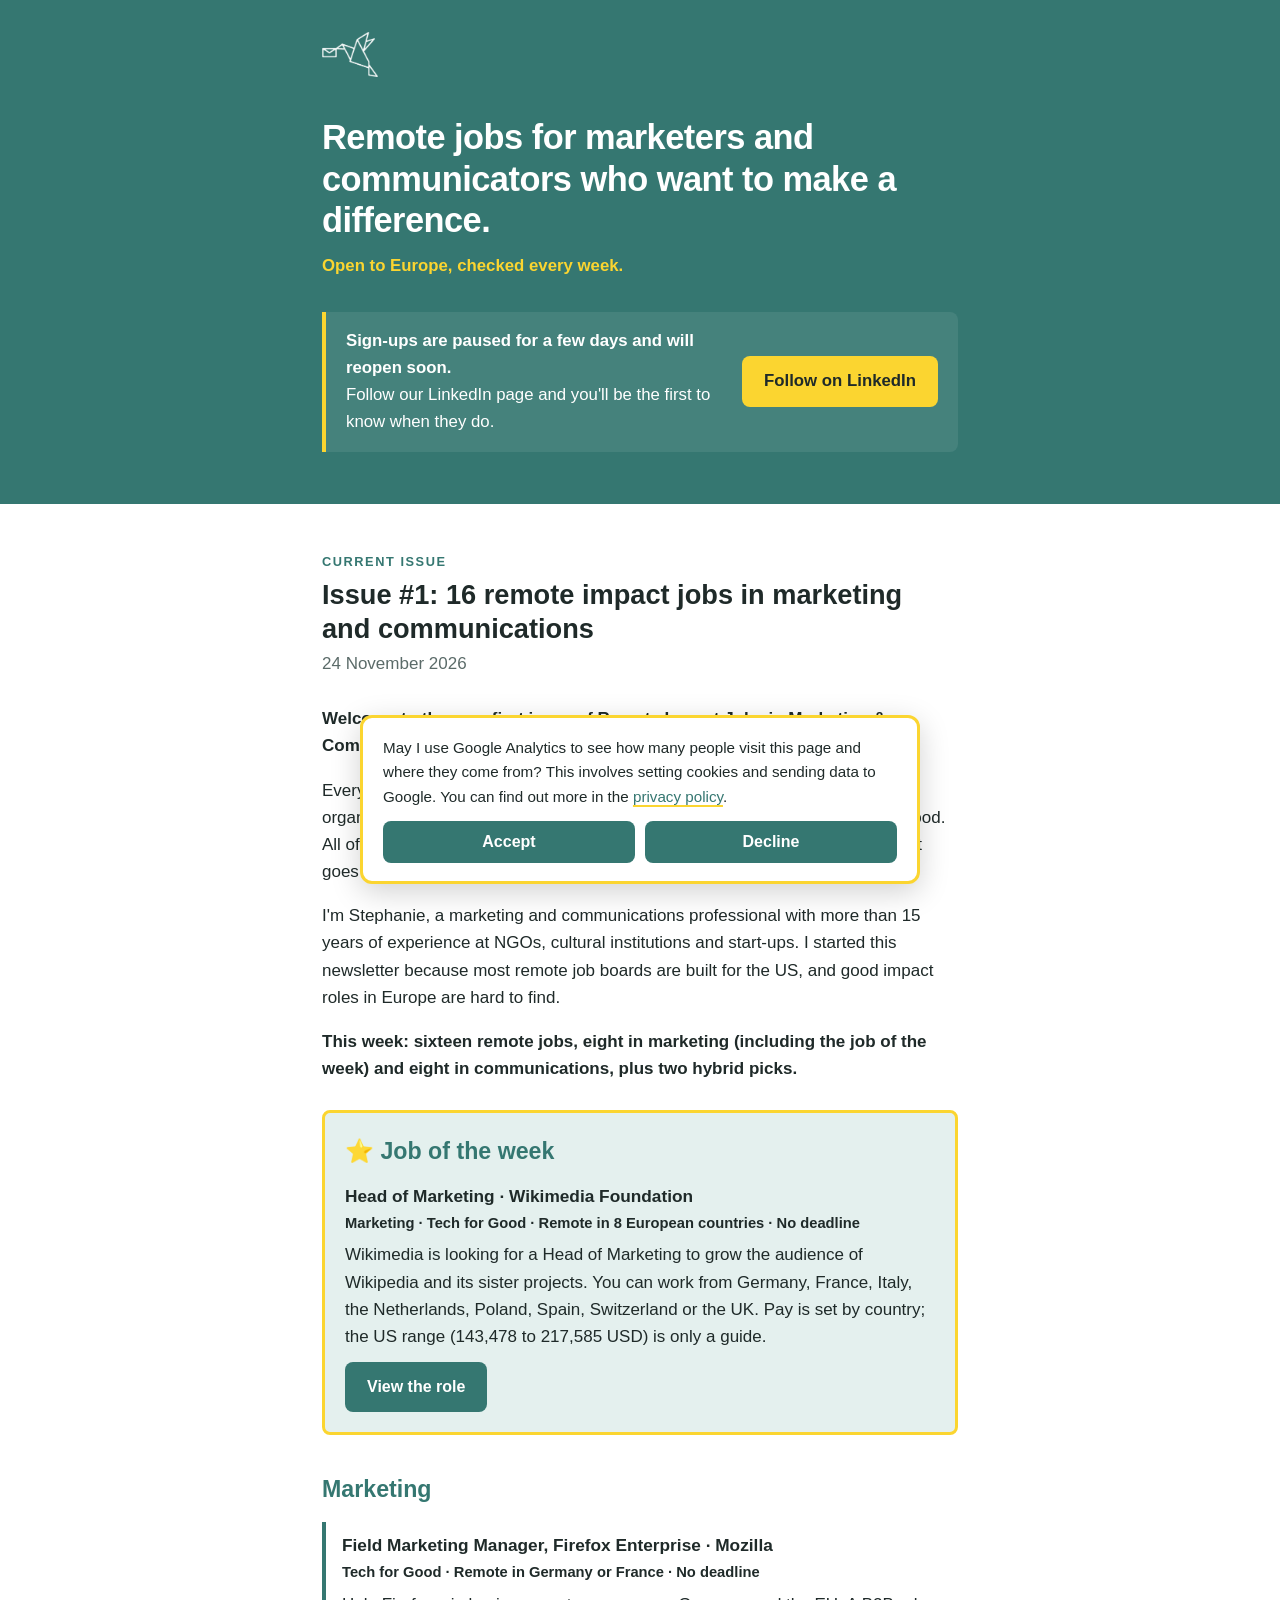
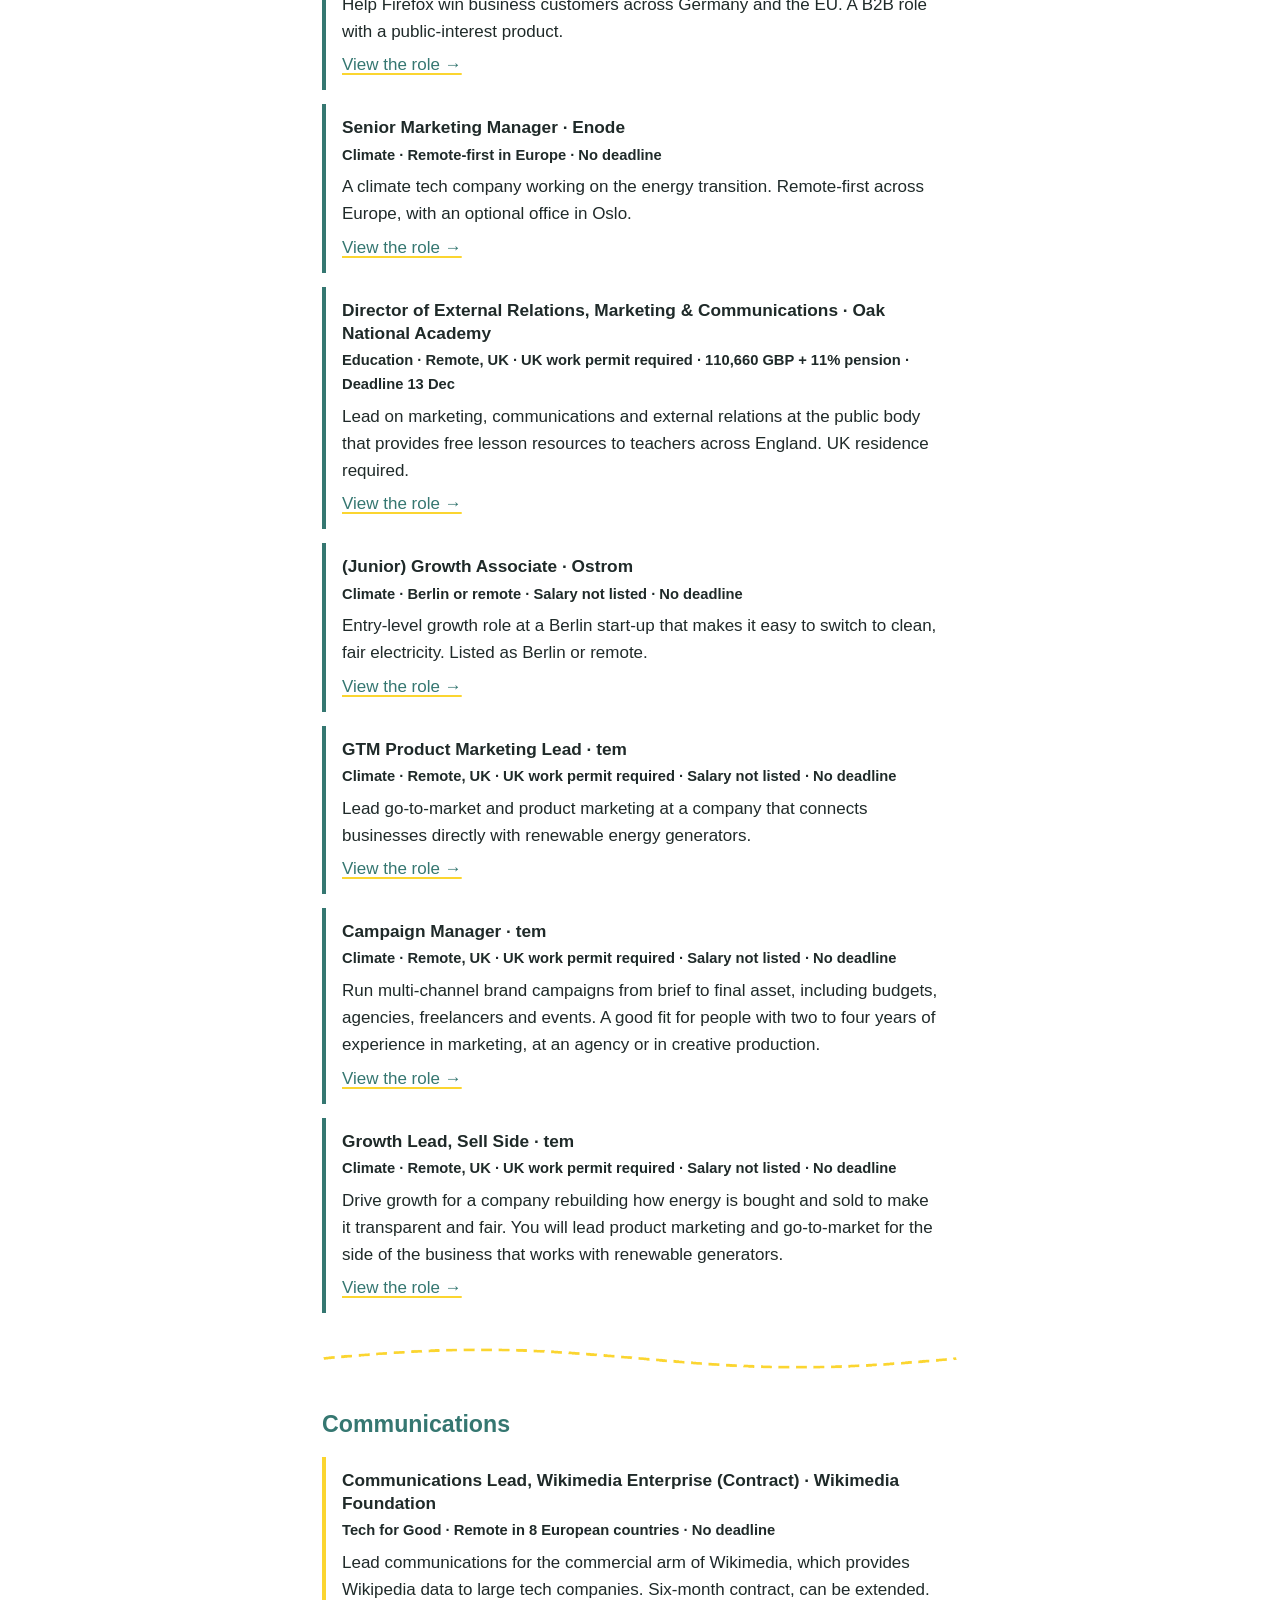
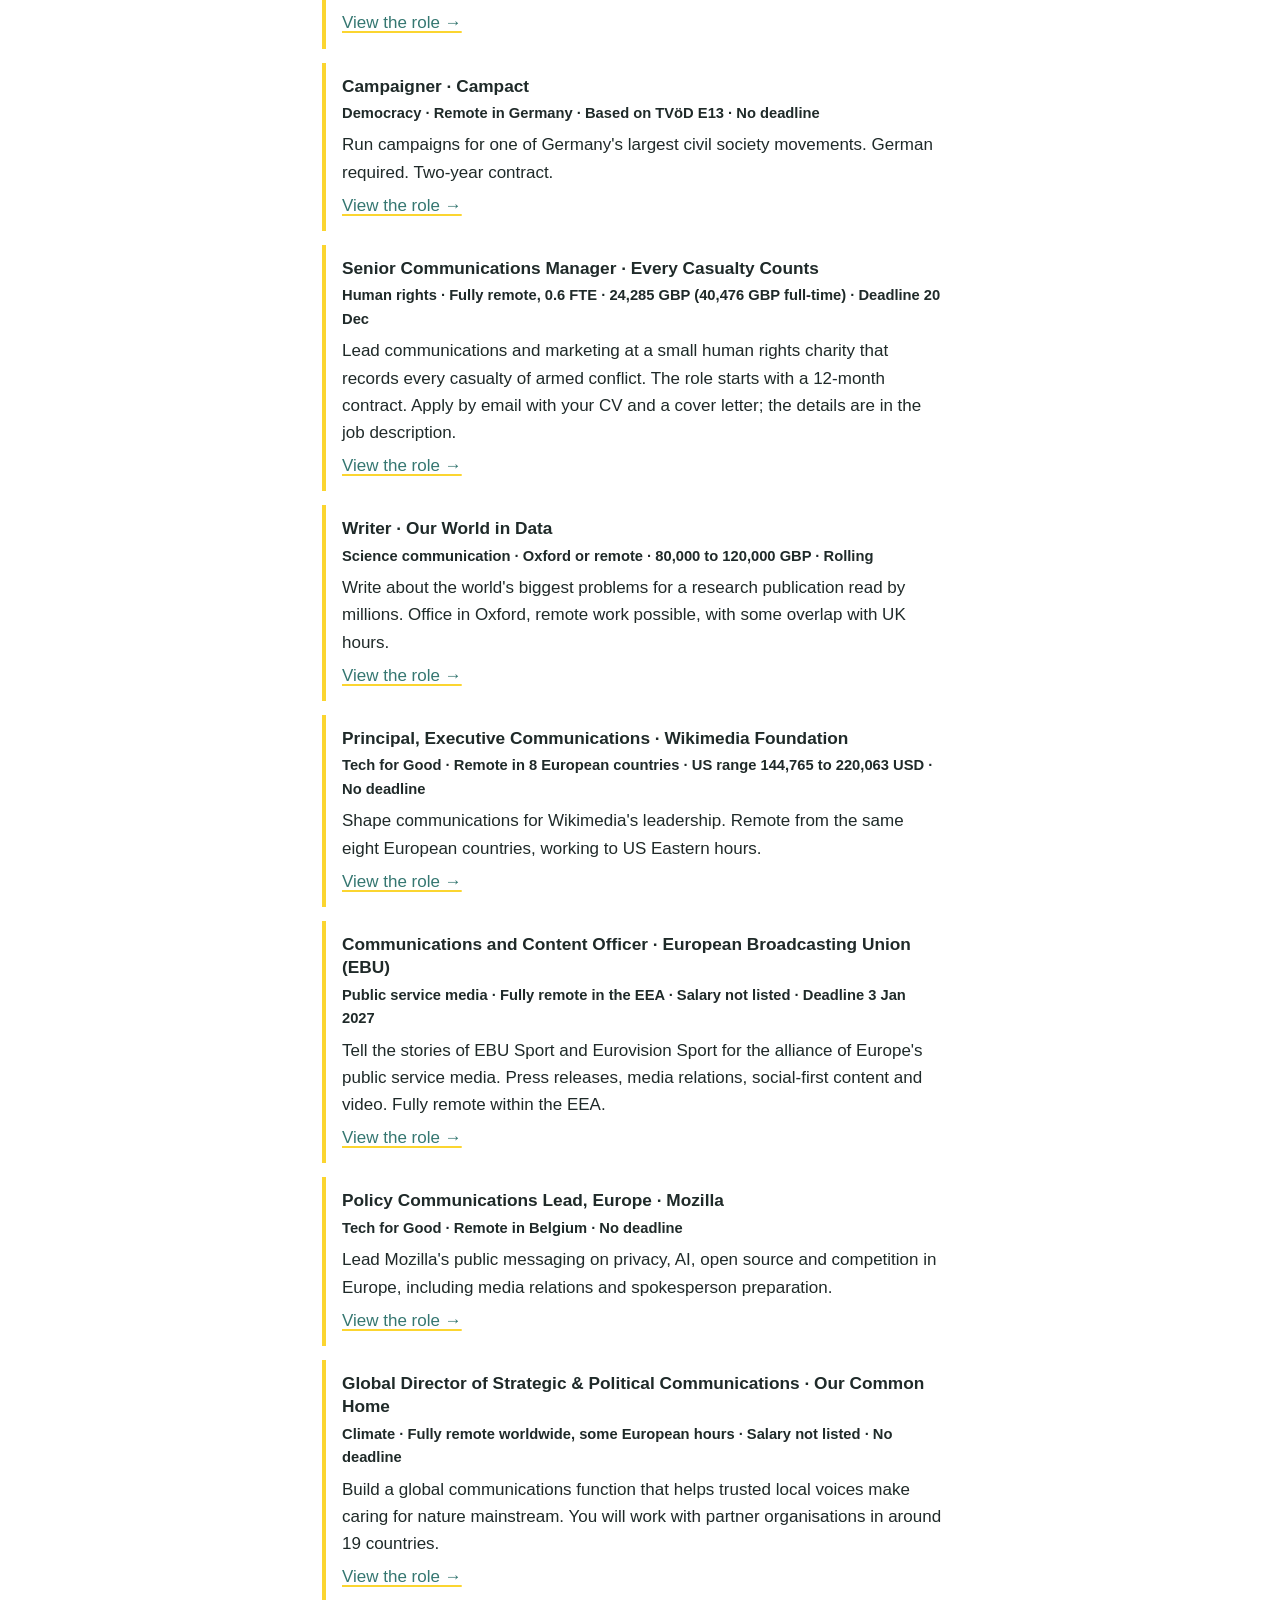
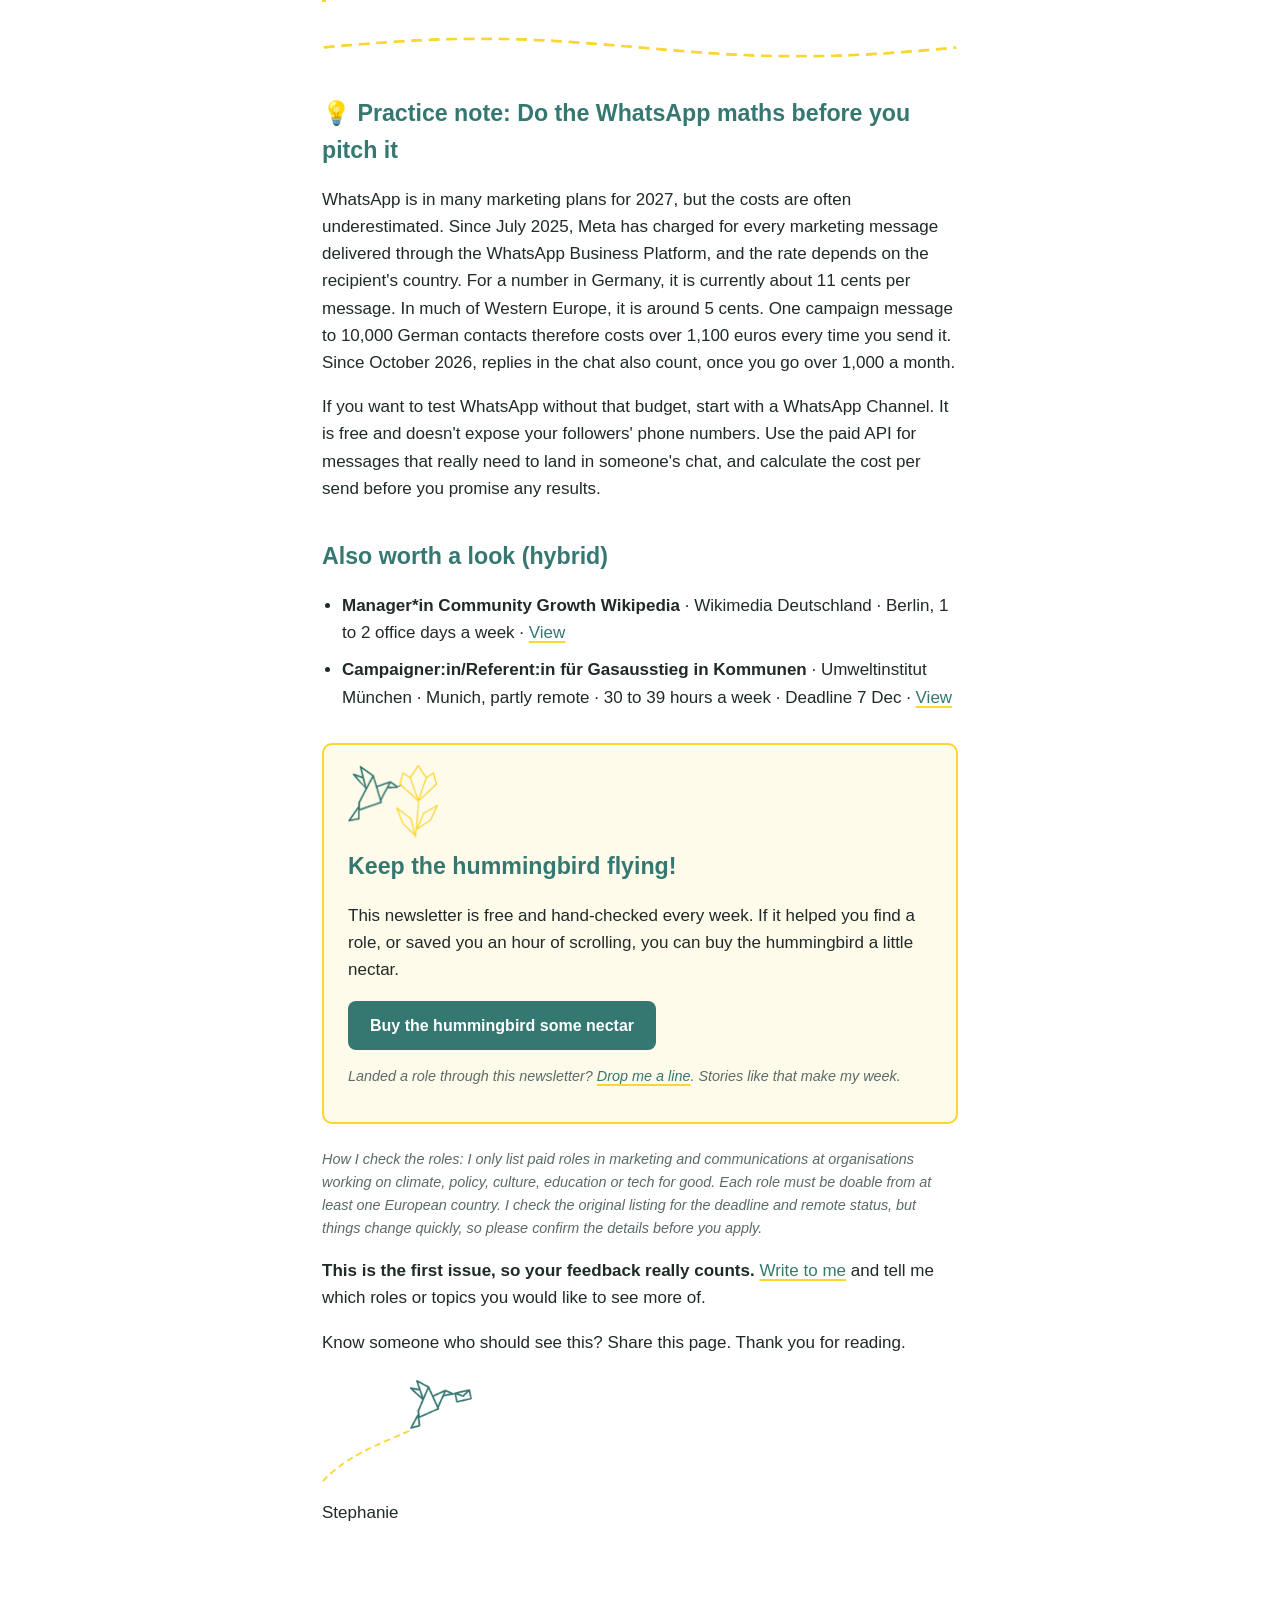
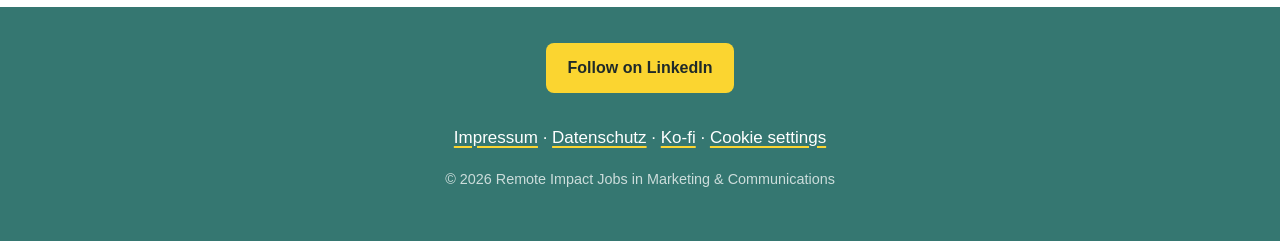
==== index.html @ af9276e3 "Add files via upload" ====
<!DOCTYPE html>
<html lang="en">
<head>
<meta charset="utf-8">
<meta name="viewport" content="width=device-width, initial-scale=1">
<title>Remote Impact Jobs in Marketing &amp; Communications</title>
<meta name="description" content="Impact-driven communications and marketing roles you can do from anywhere in Europe. New picks every week.">
<meta property="og:title" content="Remote Impact Jobs in Marketing &amp; Communications">
<meta property="og:description" content="Remote jobs for marketers and communicators who want to make a difference. Open to Europe, checked every week.">
<meta property="og:type" content="website">
<meta property="og:url" content="https://remoteimpactjobs.eu/">
<meta property="og:image" content="https://remoteimpactjobs.eu/assets/favicon.png">
<link rel="icon" type="image/png" href="assets/favicon.png">
<link rel="stylesheet" href="style.css">
<script src="consent.js" defer></script>
</head>
<body>

<header class="hero">
  <div class="wrap">
    <div class="brand">
      <img src="assets/logo-white.png" alt="Remote Impact Jobs in Marketing &amp; Communications" width="56">
    </div>
    <h1>Remote jobs for marketers and communicators who want to make a difference.</h1>
    <p class="claim">Open to Europe, checked every week.</p>

    <!-- SIGNUP: replace this block with the beehiiv embed form once the account is unlocked -->
    <div class="signup" id="signup">
      <div>
        <p><strong>Sign-ups are paused for a few days and will reopen soon.</strong></p>
        <p>Follow our LinkedIn page and you'll be the first to know when they do.</p>
      </div>
      <a class="btn btn-yellow" href="https://www.linkedin.com/company/remote-impact-jobs-in-marketing-communications/" target="_blank" rel="noopener">Follow on LinkedIn</a>
    </div>
    <!-- /SIGNUP -->
  </div>
</header>

<main class="wrap">
  <p class="eyebrow">Current issue</p>
  <h2 class="issue-title">Issue #1: 16 remote impact jobs in marketing and communications</h2>
  <p class="issue-date">24 November 2026</p>

  <article class="issue">
    <p><strong>Welcome to the very first issue of Remote Impact Jobs in Marketing &amp; Communications!</strong></p>
    <p>Every week, I collect remote roles in marketing and communications at organisations working on climate, democracy, culture, education and tech for good. All of them are open to people living in Europe, and I check each listing before it goes out.</p>
    <p>I'm Stephanie, a marketing and communications professional with more than 15 years of experience at NGOs, cultural institutions and start-ups. I started this newsletter because most remote job boards are built for the US, and good impact roles in Europe are hard to find.</p>
    <p><strong>This week: sixteen remote jobs, eight in marketing (including the job of the week) and eight in communications, plus two hybrid picks.</strong></p>

    <section class="jotw">
      <h2>⭐ Job of the week</h2>
      <h3>Head of Marketing · Wikimedia Foundation</h3>
      <p class="meta">Marketing · Tech for Good · Remote in 8 European countries · No deadline</p>
      <p>Wikimedia is looking for a Head of Marketing to grow the audience of Wikipedia and its sister projects. You can work from Germany, France, Italy, the Netherlands, Poland, Spain, Switzerland or the UK. Pay is set by country; the US range (143,478 to 217,585 USD) is only a guide.</p>
      <a class="btn btn-teal" href="https://job-boards.greenhouse.io/wikimedia/jobs/8127761" target="_blank" rel="noopener">View the role</a>
    </section>

    <h2 id="marketing">Marketing</h2>

    <div class="job mk">
      <h3>Field Marketing Manager, Firefox Enterprise · Mozilla</h3>
      <p class="meta">Tech for Good · Remote in Germany or France · No deadline</p>
      <p>Help Firefox win business customers across Germany and the EU. A B2B role with a public-interest product.</p>
      <a href="https://www.mozilla.org/en-US/careers/position/gh/8360433/" target="_blank" rel="noopener">View the role →</a>
    </div>
    <div class="job mk">
      <h3>Senior Marketing Manager · Enode</h3>
      <p class="meta">Climate · Remote-first in Europe · No deadline</p>
      <p>A climate tech company working on the energy transition. Remote-first across Europe, with an optional office in Oslo.</p>
      <a href="https://jobs.ashbyhq.com/enode/f3674a79-1c5e-4078-8f50-26de047fa794" target="_blank" rel="noopener">View the role →</a>
    </div>
    <div class="job mk">
      <h3>Director of External Relations, Marketing &amp; Communications · Oak National Academy</h3>
      <p class="meta">Education · Remote, UK · UK work permit required · 110,660 GBP + 11% pension · Deadline 13 Dec</p>
      <p>Lead on marketing, communications and external relations at the public body that provides free lesson resources to teachers across England. UK residence required.</p>
      <a href="https://app.beapplied.com/apply/x5uyq17ipv" target="_blank" rel="noopener">View the role →</a>
    </div>
    <div class="job mk">
      <h3>(Junior) Growth Associate · Ostrom</h3>
      <p class="meta">Climate · Berlin or remote · Salary not listed · No deadline</p>
      <p>Entry-level growth role at a Berlin start-up that makes it easy to switch to clean, fair electricity. Listed as Berlin or remote.</p>
      <a href="https://www.ostrom.de/careers?ashby_jid=c2073b43-69b3-41d2-b914-d8fbf17dc8eb" target="_blank" rel="noopener">View the role →</a>
    </div>
    <div class="job mk">
      <h3>GTM Product Marketing Lead · tem</h3>
      <p class="meta">Climate · Remote, UK · UK work permit required · Salary not listed · No deadline</p>
      <p>Lead go-to-market and product marketing at a company that connects businesses directly with renewable energy generators.</p>
      <a href="https://jobs.ashbyhq.com/tem/98ab1a3d-9ee3-4de0-9010-6cef5cb84760" target="_blank" rel="noopener">View the role →</a>
    </div>
    <div class="job mk">
      <h3>Campaign Manager · tem</h3>
      <p class="meta">Climate · Remote, UK · UK work permit required · Salary not listed · No deadline</p>
      <p>Run multi-channel brand campaigns from brief to final asset, including budgets, agencies, freelancers and events. A good fit for people with two to four years of experience in marketing, at an agency or in creative production.</p>
      <a href="https://jobs.ashbyhq.com/tem/df267b27-dd61-4e06-8ff9-f9f5aa6d7057" target="_blank" rel="noopener">View the role →</a>
    </div>
    <div class="job mk">
      <h3>Growth Lead, Sell Side · tem</h3>
      <p class="meta">Climate · Remote, UK · UK work permit required · Salary not listed · No deadline</p>
      <p>Drive growth for a company rebuilding how energy is bought and sold to make it transparent and fair. You will lead product marketing and go-to-market for the side of the business that works with renewable generators.</p>
      <a href="https://jobs.ashbyhq.com/tem/6ee9acf0-80ef-4dbd-8657-b6260df8f1b5" target="_blank" rel="noopener">View the role →</a>
    </div>

    <img class="divider" src="assets/dashed-line.png" alt="" aria-hidden="true">

    <h2 id="communications">Communications</h2>

    <div class="job cm">
      <h3>Communications Lead, Wikimedia Enterprise (Contract) · Wikimedia Foundation</h3>
      <p class="meta">Tech for Good · Remote in 8 European countries · No deadline</p>
      <p>Lead communications for the commercial arm of Wikimedia, which provides Wikipedia data to large tech companies. Six-month contract, can be extended.</p>
      <a href="https://job-boards.greenhouse.io/wikimedia/jobs/8248898" target="_blank" rel="noopener">View the role →</a>
    </div>
    <div class="job cm">
      <h3>Campaigner · Campact</h3>
      <p class="meta">Democracy · Remote in Germany · Based on TVöD E13 · No deadline</p>
      <p>Run campaigns for one of Germany's largest civil society movements. German required. Two-year contract.</p>
      <a href="https://jobs.talents4good.org/jobs/785232846-campaigner*innen" target="_blank" rel="noopener">View the role →</a>
    </div>
    <div class="job cm">
      <h3>Senior Communications Manager · Every Casualty Counts</h3>
      <p class="meta">Human rights · Fully remote, 0.6 FTE · 24,285 GBP (40,476 GBP full-time) · Deadline 20 Dec</p>
      <p>Lead communications and marketing at a small human rights charity that records every casualty of armed conflict. The role starts with a 12-month contract. Apply by email with your CV and a cover letter; the details are in the job description.</p>
      <a href="https://everycasualty.org/wp-content/uploads/2026/11/Senior-Communications-Manager-JD-2026.pdf" target="_blank" rel="noopener">View the role →</a>
    </div>
    <div class="job cm">
      <h3>Writer · Our World in Data</h3>
      <p class="meta">Science communication · Oxford or remote · 80,000 to 120,000 GBP · Rolling</p>
      <p>Write about the world's biggest problems for a research publication read by millions. Office in Oxford, remote work possible, with some overlap with UK hours.</p>
      <a href="https://ourworldindata.org/hiring-writer-2026" target="_blank" rel="noopener">View the role →</a>
    </div>
    <div class="job cm">
      <h3>Principal, Executive Communications · Wikimedia Foundation</h3>
      <p class="meta">Tech for Good · Remote in 8 European countries · US range 144,765 to 220,063 USD · No deadline</p>
      <p>Shape communications for Wikimedia's leadership. Remote from the same eight European countries, working to US Eastern hours.</p>
      <a href="https://job-boards.greenhouse.io/wikimedia/jobs/8138079" target="_blank" rel="noopener">View the role →</a>
    </div>
    <div class="job cm">
      <h3>Communications and Content Officer · European Broadcasting Union (EBU)</h3>
      <p class="meta">Public service media · Fully remote in the EEA · Salary not listed · Deadline 3 Jan 2027</p>
      <p>Tell the stories of EBU Sport and Eurovision Sport for the alliance of Europe's public service media. Press releases, media relations, social-first content and video. Fully remote within the EEA.</p>
      <a href="https://ebujobs.teamtailor.com/jobs/8726000-communications-and-content-officer" target="_blank" rel="noopener">View the role →</a>
    </div>
    <div class="job cm">
      <h3>Policy Communications Lead, Europe · Mozilla</h3>
      <p class="meta">Tech for Good · Remote in Belgium · No deadline</p>
      <p>Lead Mozilla's public messaging on privacy, AI, open source and competition in Europe, including media relations and spokesperson preparation.</p>
      <a href="https://www.mozilla.org/en-US/careers/position/gh/8248212/" target="_blank" rel="noopener">View the role →</a>
    </div>
    <div class="job cm">
      <h3>Global Director of Strategic &amp; Political Communications · Our Common Home</h3>
      <p class="meta">Climate · Fully remote worldwide, some European hours · Salary not listed · No deadline</p>
      <p>Build a global communications function that helps trusted local voices make caring for nature mainstream. You will work with partner organisations in around 19 countries.</p>
      <a href="https://ourcommonhome.teamtailor.com/jobs/8102703-global-director-of-strategic-political-communications" target="_blank" rel="noopener">View the role →</a>
    </div>

    <img class="divider" src="assets/dashed-line.png" alt="" aria-hidden="true">

    <h2>💡 Practice note: Do the WhatsApp maths before you pitch it</h2>
    <p>WhatsApp is in many marketing plans for 2027, but the costs are often underestimated. Since July 2025, Meta has charged for every marketing message delivered through the WhatsApp Business Platform, and the rate depends on the recipient's country. For a number in Germany, it is currently about 11 cents per message. In much of Western Europe, it is around 5 cents. One campaign message to 10,000 German contacts therefore costs over 1,100 euros every time you send it. Since October 2026, replies in the chat also count, once you go over 1,000 a month.</p>
    <p>If you want to test WhatsApp without that budget, start with a WhatsApp Channel. It is free and doesn't expose your followers' phone numbers. Use the paid API for messages that really need to land in someone's chat, and calculate the cost per send before you promise any results.</p>

    <h2>Also worth a look (hybrid)</h2>
    <ul class="hybrid">
      <li><strong>Manager*in Community Growth Wikipedia</strong> · Wikimedia Deutschland · Berlin, 1 to 2 office days a week · <a href="https://wikimedia-deutschland.career.softgarden.de/jobs/68672118/Manager-in-Community-Growth-Wikipedia-all-genders-/" target="_blank" rel="noopener">View</a></li>
      <li><strong>Campaigner:in/Referent:in für Gasausstieg in Kommunen</strong> · Umweltinstitut München · Munich, partly remote · 30 to 39 hours a week · Deadline 7 Dec · <a href="https://umweltinstitut.org/wp-content/uploads/2026/11/20261119_Ausschreibung-Referentin-kommunaler-Gasausstieg.pdf" target="_blank" rel="noopener">View</a></li>
    </ul>

    <section class="nectar">
      <img src="assets/flower.png" alt="Hummingbird at a flower" width="90">
      <h2>Keep the hummingbird flying!</h2>
      <p>This newsletter is free and hand-checked every week. If it helped you find a role, or saved you an hour of scrolling, you can buy the hummingbird a little nectar.</p>
      <a class="btn btn-teal" href="https://ko-fi.com/remoteimpactjobs" target="_blank" rel="noopener">Buy the hummingbird some nectar</a>
      <p class="small"><em>Landed a role through this newsletter? <a href="mailto:mail@stephanie-wieck.com">Drop me a line</a>. Stories like that make my week.</em></p>
    </section>

    <p class="small"><em>How I check the roles: I only list paid roles in marketing and communications at organisations working on climate, policy, culture, education or tech for good. Each role must be doable from at least one European country. I check the original listing for the deadline and remote status, but things change quickly, so please confirm the details before you apply.</em></p>
    <p><strong>This is the first issue, so your feedback really counts.</strong> <a href="mailto:mail@stephanie-wieck.com">Write to me</a> and tell me which roles or topics you would like to see more of.</p>
    <p>Know someone who should see this? Share this page. Thank you for reading.</p>

    <img class="signoff" src="assets/signoff.png" alt="Hummingbird flying away with a letter" width="150">
    <p>Stephanie</p>
  </article>
</main>

<footer class="footer">
  <div class="wrap">
    <a class="btn btn-yellow" href="https://www.linkedin.com/company/remote-impact-jobs-in-marketing-communications/" target="_blank" rel="noopener">Follow on LinkedIn</a>
    <p><a href="impressum.html">Impressum</a> · <a href="datenschutz.html">Datenschutz</a> · <a href="https://ko-fi.com/remoteimpactjobs" target="_blank" rel="noopener">Ko-fi</a> · <a href="#" onclick="openConsent(event)">Cookie settings</a></p>
    <p class="small">© 2026 Remote Impact Jobs in Marketing &amp; Communications</p>
  </div>
</footer>

</body>
</html>
---- style.css ----
:root {
  --teal: #357771;
  --teal-dark: #285c57;
  --yellow: #FBD530;
  --mint: #E4F0EE;
  --nectar: #FEFBEA;
  --ink: #1f2a29;
  --muted: #5b6b69;
}
* { box-sizing: border-box; }
html { scroll-behavior: smooth; }
body {
  margin: 0;
  font-family: -apple-system, BlinkMacSystemFont, "Segoe UI", Roboto, "Helvetica Neue", Arial, sans-serif;
  font-size: 17px;
  line-height: 1.6;
  color: var(--ink);
  background: #fff;
}
.wrap { max-width: 680px; margin: 0 auto; padding: 0 22px; }
a { color: var(--teal); text-decoration-color: var(--yellow); text-decoration-thickness: 2px; text-underline-offset: 3px; }
a:hover { color: var(--teal-dark); }

/* Hero */
.hero { background: var(--teal); color: #fff; padding: 32px 0 52px; font-size: 1.05rem; }
.brand { margin-bottom: 40px; }
.brand img { display: block; width: 56px; height: auto; }
.hero h1 { font-size: 2.15rem; line-height: 1.2; margin: 0 0 12px; letter-spacing: -0.015em; }
.claim { margin: 0 0 32px; color: var(--yellow); font-weight: 600; }
.signup {
  display: flex; align-items: center; justify-content: space-between; gap: 20px;
  border-left: 4px solid var(--yellow); background: rgba(255,255,255,.08);
  border-radius: 0 8px 8px 0; padding: 16px 20px;
}
.signup p { margin: 0; }
.signup .btn { flex-shrink: 0; font-size: 1.05rem; }

/* Buttons */
.btn {
  display: inline-block; padding: 12px 22px; border-radius: 8px;
  font-weight: 700; text-decoration: none; font-size: 1rem;
}
.btn-yellow { background: var(--yellow); color: var(--ink); }
.btn-yellow:hover { background: #f2c914; color: var(--ink); }
.btn-teal { background: var(--teal); color: #fff; }
.btn-teal:hover { background: var(--teal-dark); color: #fff; }

/* Issue */
main.wrap { padding-top: 48px; padding-bottom: 24px; }
.eyebrow { text-transform: uppercase; letter-spacing: .12em; font-size: .8rem; font-weight: 700; color: var(--teal); margin: 0; }
.issue-title { font-size: 1.7rem; line-height: 1.25; margin: 6px 0 4px; }
.issue-date { color: var(--muted); margin: 0 0 28px; }
.issue h2 { font-size: 1.45rem; margin: 36px 0 14px; color: var(--teal); }
.issue h3 { font-size: 1.08rem; margin: 0 0 4px; line-height: 1.35; }
.issue .meta { font-weight: 700; font-size: .92rem; margin: 0 0 6px; }
.issue .job p { margin: 0 0 6px; }
.jotw {
  background: var(--mint); border: 3px solid var(--yellow); border-radius: 8px;
  padding: 20px; margin: 28px 0;
}
.jotw h2 { margin-top: 0; }
.jotw p { margin: 0 0 12px; }
.job { border-left: 4px solid var(--teal); padding: 12px 16px; margin-bottom: 14px; }
.job.cm { border-left-color: var(--yellow); }
.divider { display: block; width: 100%; height: auto; margin: 34px 0 0; }
.hybrid { padding-left: 20px; }
.hybrid li { margin-bottom: 10px; }
.nectar {
  background: var(--nectar); border: 2px solid var(--yellow); border-radius: 10px;
  padding: 20px 24px; margin: 32px 0 24px;
}
.nectar img { display: block; height: auto; }
.nectar h2 { margin-top: 10px; }
.small { font-size: .9rem; color: var(--muted); }
.signoff { display: block; height: auto; margin: 24px 0 0; }

/* Footer */
.footer { background: var(--teal); color: #fff; text-align: center; padding: 36px 0; margin-top: 40px; }
.footer a { color: #fff; }
.footer .btn { color: var(--ink); margin-bottom: 14px; }
.footer .small { color: rgba(255,255,255,.75); }

/* Legal pages */
.wrap.legal { padding-top: 40px; padding-bottom: 24px; }
.legal h1 { color: var(--teal); }
.legal h2 { font-size: 1.15rem; margin-top: 28px; }
.legal-head { background: var(--teal); padding: 18px 0; }
.legal-head a { color: #fff; text-decoration: none; font-weight: 700; display: inline-flex; align-items: center; gap: 10px; }
.legal-head img { width: 40px; height: auto; }

@media (max-width: 520px) {
  body { font-size: 16px; }
  .hero { padding: 22px 0 40px; }
  .brand { margin-bottom: 32px; }
  .hero h1 { font-size: 1.65rem; }
  .signup { flex-direction: column; align-items: flex-start; }
  .issue-title { font-size: 1.4rem; }
}

/* Consent banner */
#consent {
  position: fixed; left: 16px; right: 16px; bottom: 16px; z-index: 50;
  max-width: 560px; margin: 0 auto;
  background: #fff; border: 3px solid var(--yellow); border-radius: 12px;
  box-shadow: 0 8px 30px rgba(0,0,0,.18);
  padding: 18px 20px; font-size: .95rem;
}
#consent p { margin: 0 0 12px; }
.consent-btns { display: flex; gap: 10px; flex-wrap: wrap; }
.consent-btns .btn { border: 0; cursor: pointer; font-family: inherit; flex: 1 1 120px; }
.linklike { background: none; border: 0; padding: 0; font: inherit; color: inherit; text-decoration: underline; cursor: pointer; }
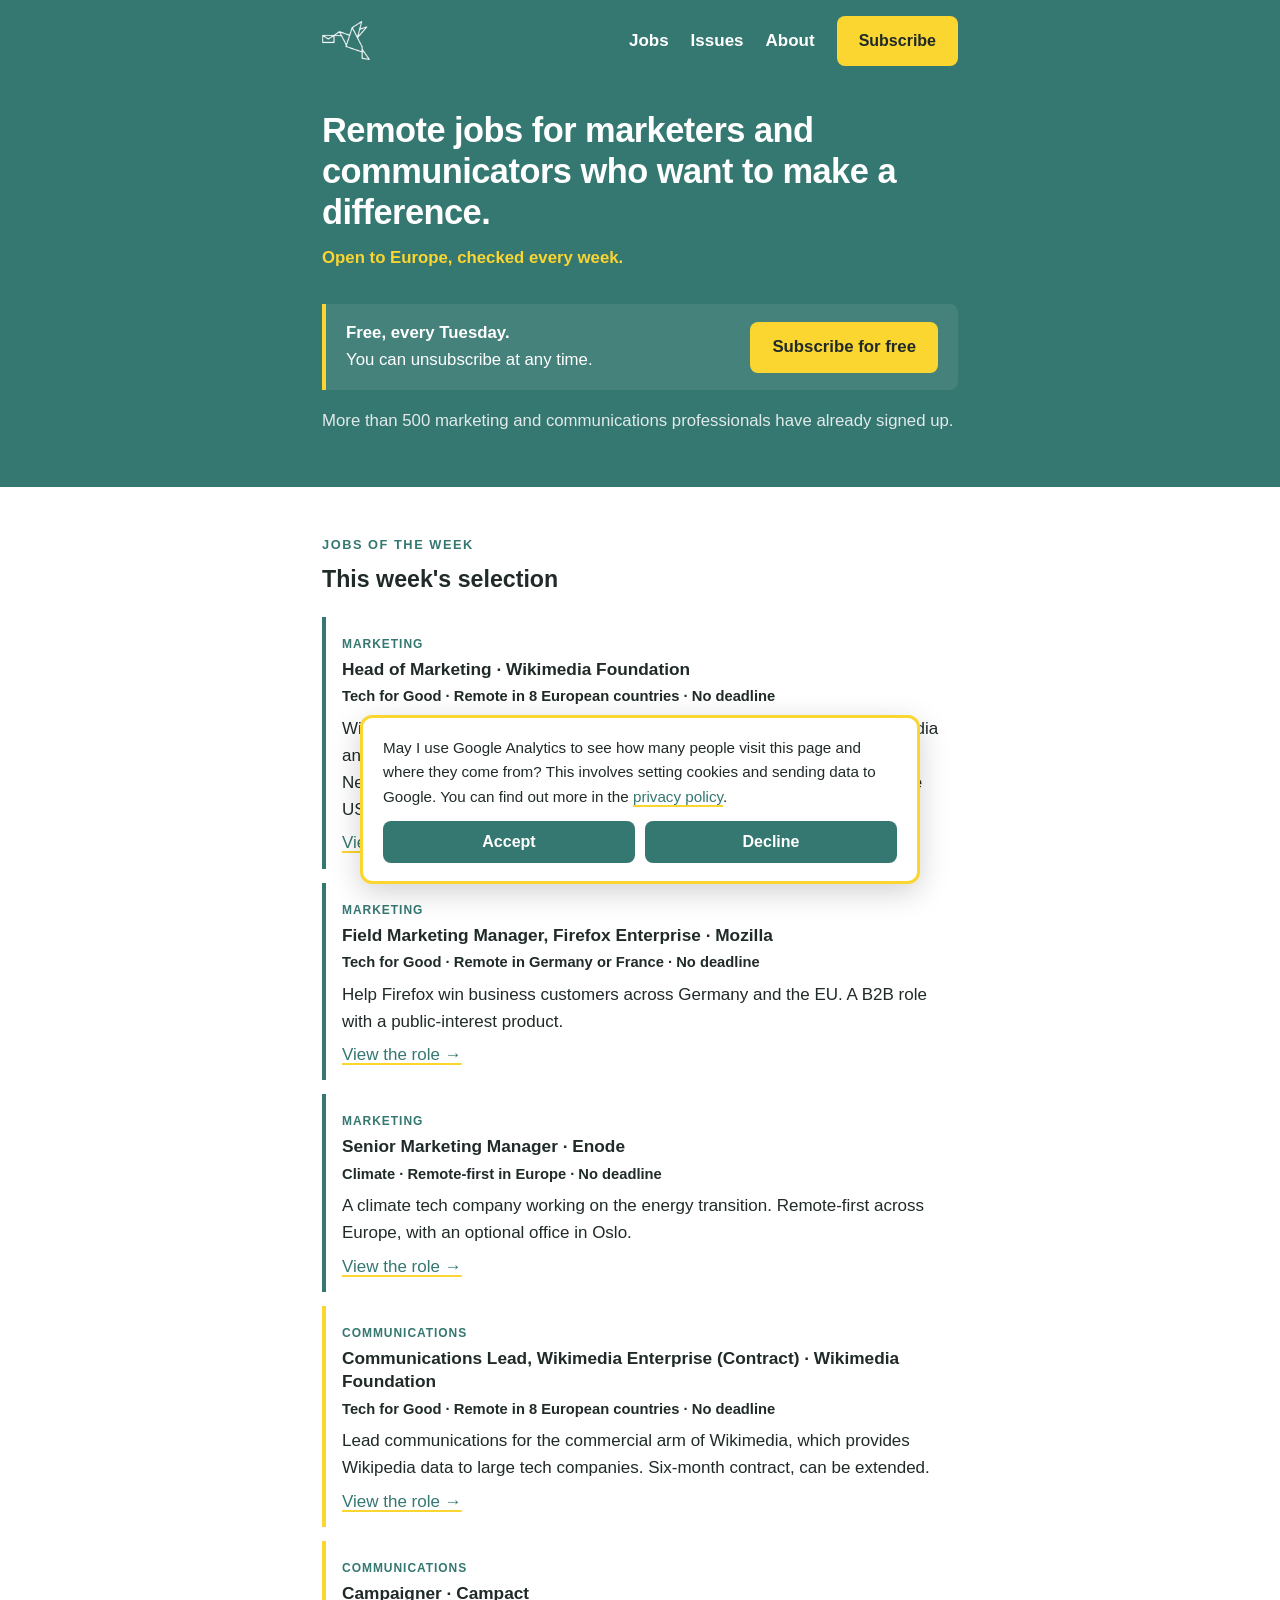
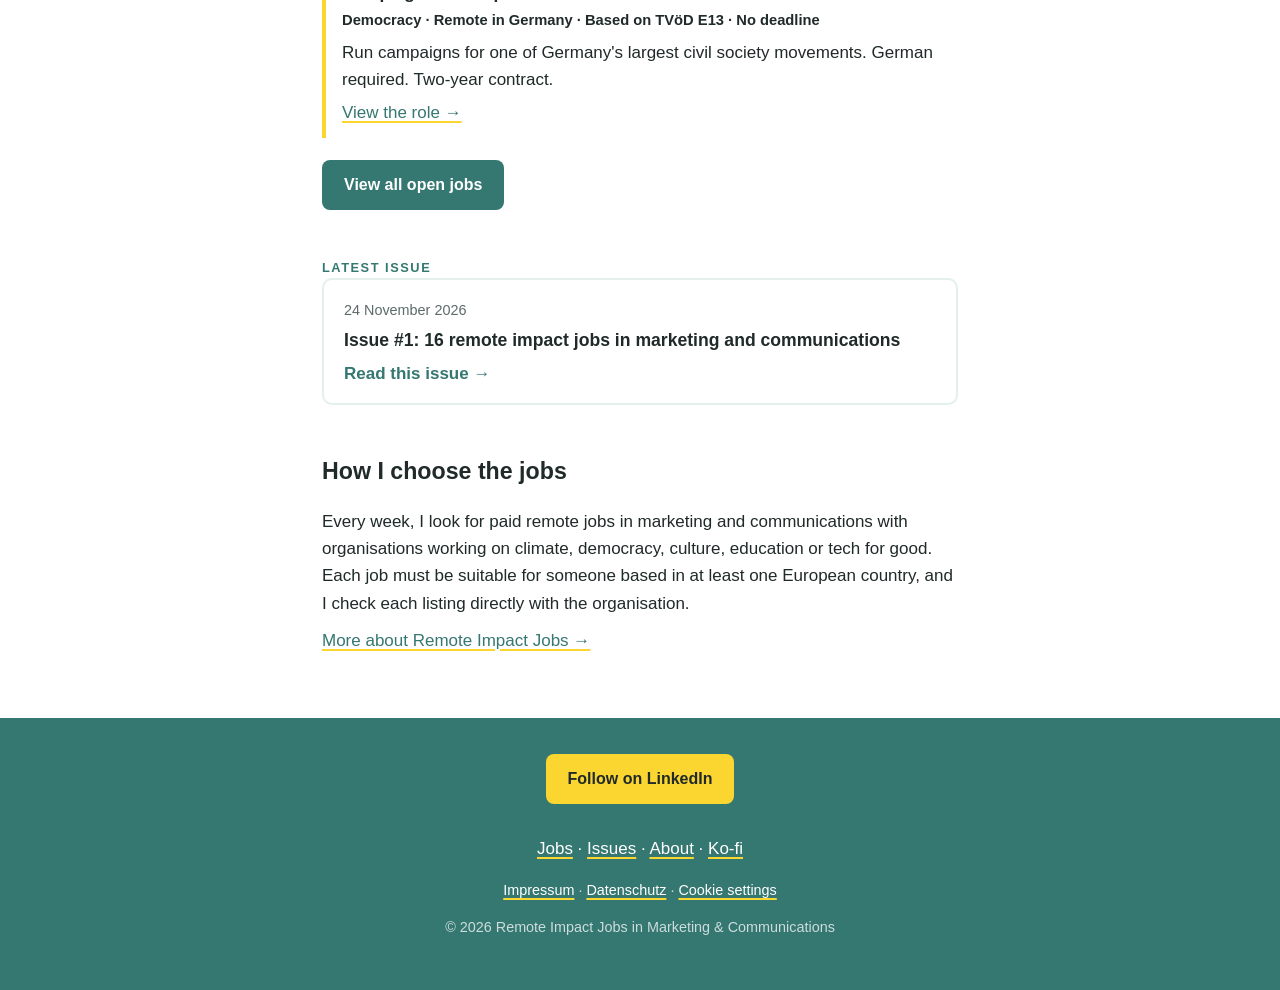
==== commit c05c377f: "Add files via upload" ====
--- a/index.html
+++ b/index.html
@@ -5,190 +5,60 @@
 <meta name="viewport" content="width=device-width, initial-scale=1">
 <title>Remote Impact Jobs in Marketing &amp; Communications</title>
 <meta name="description" content="Impact-driven communications and marketing roles you can do from anywhere in Europe. New picks every week.">
+
 <meta property="og:title" content="Remote Impact Jobs in Marketing &amp; Communications">
-<meta property="og:description" content="Remote jobs for marketers and communicators who want to make a difference. Open to Europe, checked every week.">
+<meta property="og:description" content="Impact-driven communications and marketing roles you can do from anywhere in Europe. New picks every week.">
 <meta property="og:type" content="website">
-<meta property="og:url" content="https://remoteimpactjobs.eu/">
 <meta property="og:image" content="https://remoteimpactjobs.eu/assets/favicon.png">
-<link rel="icon" type="image/png" href="assets/favicon.png">
-<link rel="stylesheet" href="style.css">
-<script src="consent.js" defer></script>
+<link rel="icon" type="image/png" href="/assets/favicon.png">
+<link rel="stylesheet" href="/style.css">
+<script src="/consent.js" defer></script>
 </head>
-<body>
-
+<body data-page="home">
+<nav class="topnav"><div class="wrap nav-inner">
+  <a class="logo" href="/"><img src="/assets/logo-white.png" alt="Remote Impact Jobs in Marketing &amp; Communications" width="48"></a>
+  <div class="links"><a href="/jobs">Jobs</a><a href="/issues">Issues</a><a href="/about">About</a><a class="btn btn-yellow btn-sm nav-cta" href="https://stephanies-newsletter-e9b995.beehiiv.com/subscribe" target="_blank" rel="noopener">Subscribe</a></div>
+</div></nav>
 <header class="hero">
   <div class="wrap">
-    <div class="brand">
-      <img src="assets/logo-white.png" alt="Remote Impact Jobs in Marketing &amp; Communications" width="56">
-    </div>
     <h1>Remote jobs for marketers and communicators who want to make a difference.</h1>
     <p class="claim">Open to Europe, checked every week.</p>
-
-    <!-- SIGNUP: replace this block with the beehiiv embed form once the account is unlocked -->
     <div class="signup" id="signup">
       <div>
-        <p><strong>Sign-ups are paused for a few days and will reopen soon.</strong></p>
-        <p>Follow our LinkedIn page and you'll be the first to know when they do.</p>
+        <p><strong>Free, every Tuesday.</strong></p>
+        <p>You can unsubscribe at any time.</p>
       </div>
-      <a class="btn btn-yellow" href="https://www.linkedin.com/company/remote-impact-jobs-in-marketing-communications/" target="_blank" rel="noopener">Follow on LinkedIn</a>
+      <a class="btn btn-yellow" href="https://stephanies-newsletter-e9b995.beehiiv.com/subscribe" target="_blank" rel="noopener">Subscribe for free</a>
     </div>
-    <!-- /SIGNUP -->
+    <p class="proof">More than 500 marketing and communications professionals have already signed up.</p>
   </div>
 </header>
-
 <main class="wrap">
-  <p class="eyebrow">Current issue</p>
-  <h2 class="issue-title">Issue #1: 16 remote impact jobs in marketing and communications</h2>
-  <p class="issue-date">24 November 2026</p>
-
-  <article class="issue">
-    <p><strong>Welcome to the very first issue of Remote Impact Jobs in Marketing &amp; Communications!</strong></p>
-    <p>Every week, I collect remote roles in marketing and communications at organisations working on climate, democracy, culture, education and tech for good. All of them are open to people living in Europe, and I check each listing before it goes out.</p>
-    <p>I'm Stephanie, a marketing and communications professional with more than 15 years of experience at NGOs, cultural institutions and start-ups. I started this newsletter because most remote job boards are built for the US, and good impact roles in Europe are hard to find.</p>
-    <p><strong>This week: sixteen remote jobs, eight in marketing (including the job of the week) and eight in communications, plus two hybrid picks.</strong></p>
-
-    <section class="jotw">
-      <h2>⭐ Job of the week</h2>
-      <h3>Head of Marketing · Wikimedia Foundation</h3>
-      <p class="meta">Marketing · Tech for Good · Remote in 8 European countries · No deadline</p>
-      <p>Wikimedia is looking for a Head of Marketing to grow the audience of Wikipedia and its sister projects. You can work from Germany, France, Italy, the Netherlands, Poland, Spain, Switzerland or the UK. Pay is set by country; the US range (143,478 to 217,585 USD) is only a guide.</p>
-      <a class="btn btn-teal" href="https://job-boards.greenhouse.io/wikimedia/jobs/8127761" target="_blank" rel="noopener">View the role</a>
-    </section>
-
-    <h2 id="marketing">Marketing</h2>
-
-    <div class="job mk">
-      <h3>Field Marketing Manager, Firefox Enterprise · Mozilla</h3>
-      <p class="meta">Tech for Good · Remote in Germany or France · No deadline</p>
-      <p>Help Firefox win business customers across Germany and the EU. A B2B role with a public-interest product.</p>
-      <a href="https://www.mozilla.org/en-US/careers/position/gh/8360433/" target="_blank" rel="noopener">View the role →</a>
-    </div>
-    <div class="job mk">
-      <h3>Senior Marketing Manager · Enode</h3>
-      <p class="meta">Climate · Remote-first in Europe · No deadline</p>
-      <p>A climate tech company working on the energy transition. Remote-first across Europe, with an optional office in Oslo.</p>
-      <a href="https://jobs.ashbyhq.com/enode/f3674a79-1c5e-4078-8f50-26de047fa794" target="_blank" rel="noopener">View the role →</a>
-    </div>
-    <div class="job mk">
-      <h3>Director of External Relations, Marketing &amp; Communications · Oak National Academy</h3>
-      <p class="meta">Education · Remote, UK · UK work permit required · 110,660 GBP + 11% pension · Deadline 13 Dec</p>
-      <p>Lead on marketing, communications and external relations at the public body that provides free lesson resources to teachers across England. UK residence required.</p>
-      <a href="https://app.beapplied.com/apply/x5uyq17ipv" target="_blank" rel="noopener">View the role →</a>
-    </div>
-    <div class="job mk">
-      <h3>(Junior) Growth Associate · Ostrom</h3>
-      <p class="meta">Climate · Berlin or remote · Salary not listed · No deadline</p>
-      <p>Entry-level growth role at a Berlin start-up that makes it easy to switch to clean, fair electricity. Listed as Berlin or remote.</p>
-      <a href="https://www.ostrom.de/careers?ashby_jid=c2073b43-69b3-41d2-b914-d8fbf17dc8eb" target="_blank" rel="noopener">View the role →</a>
-    </div>
-    <div class="job mk">
-      <h3>GTM Product Marketing Lead · tem</h3>
-      <p class="meta">Climate · Remote, UK · UK work permit required · Salary not listed · No deadline</p>
-      <p>Lead go-to-market and product marketing at a company that connects businesses directly with renewable energy generators.</p>
-      <a href="https://jobs.ashbyhq.com/tem/98ab1a3d-9ee3-4de0-9010-6cef5cb84760" target="_blank" rel="noopener">View the role →</a>
-    </div>
-    <div class="job mk">
-      <h3>Campaign Manager · tem</h3>
-      <p class="meta">Climate · Remote, UK · UK work permit required · Salary not listed · No deadline</p>
-      <p>Run multi-channel brand campaigns from brief to final asset, including budgets, agencies, freelancers and events. A good fit for people with two to four years of experience in marketing, at an agency or in creative production.</p>
-      <a href="https://jobs.ashbyhq.com/tem/df267b27-dd61-4e06-8ff9-f9f5aa6d7057" target="_blank" rel="noopener">View the role →</a>
-    </div>
-    <div class="job mk">
-      <h3>Growth Lead, Sell Side · tem</h3>
-      <p class="meta">Climate · Remote, UK · UK work permit required · Salary not listed · No deadline</p>
-      <p>Drive growth for a company rebuilding how energy is bought and sold to make it transparent and fair. You will lead product marketing and go-to-market for the side of the business that works with renewable generators.</p>
-      <a href="https://jobs.ashbyhq.com/tem/6ee9acf0-80ef-4dbd-8657-b6260df8f1b5" target="_blank" rel="noopener">View the role →</a>
-    </div>
-
-    <img class="divider" src="assets/dashed-line.png" alt="" aria-hidden="true">
-
-    <h2 id="communications">Communications</h2>
-
-    <div class="job cm">
-      <h3>Communications Lead, Wikimedia Enterprise (Contract) · Wikimedia Foundation</h3>
-      <p class="meta">Tech for Good · Remote in 8 European countries · No deadline</p>
-      <p>Lead communications for the commercial arm of Wikimedia, which provides Wikipedia data to large tech companies. Six-month contract, can be extended.</p>
-      <a href="https://job-boards.greenhouse.io/wikimedia/jobs/8248898" target="_blank" rel="noopener">View the role →</a>
-    </div>
-    <div class="job cm">
-      <h3>Campaigner · Campact</h3>
-      <p class="meta">Democracy · Remote in Germany · Based on TVöD E13 · No deadline</p>
-      <p>Run campaigns for one of Germany's largest civil society movements. German required. Two-year contract.</p>
-      <a href="https://jobs.talents4good.org/jobs/785232846-campaigner*innen" target="_blank" rel="noopener">View the role →</a>
-    </div>
-    <div class="job cm">
-      <h3>Senior Communications Manager · Every Casualty Counts</h3>
-      <p class="meta">Human rights · Fully remote, 0.6 FTE · 24,285 GBP (40,476 GBP full-time) · Deadline 20 Dec</p>
-      <p>Lead communications and marketing at a small human rights charity that records every casualty of armed conflict. The role starts with a 12-month contract. Apply by email with your CV and a cover letter; the details are in the job description.</p>
-      <a href="https://everycasualty.org/wp-content/uploads/2026/11/Senior-Communications-Manager-JD-2026.pdf" target="_blank" rel="noopener">View the role →</a>
-    </div>
-    <div class="job cm">
-      <h3>Writer · Our World in Data</h3>
-      <p class="meta">Science communication · Oxford or remote · 80,000 to 120,000 GBP · Rolling</p>
-      <p>Write about the world's biggest problems for a research publication read by millions. Office in Oxford, remote work possible, with some overlap with UK hours.</p>
-      <a href="https://ourworldindata.org/hiring-writer-2026" target="_blank" rel="noopener">View the role →</a>
-    </div>
-    <div class="job cm">
-      <h3>Principal, Executive Communications · Wikimedia Foundation</h3>
-      <p class="meta">Tech for Good · Remote in 8 European countries · US range 144,765 to 220,063 USD · No deadline</p>
-      <p>Shape communications for Wikimedia's leadership. Remote from the same eight European countries, working to US Eastern hours.</p>
-      <a href="https://job-boards.greenhouse.io/wikimedia/jobs/8138079" target="_blank" rel="noopener">View the role →</a>
-    </div>
-    <div class="job cm">
-      <h3>Communications and Content Officer · European Broadcasting Union (EBU)</h3>
-      <p class="meta">Public service media · Fully remote in the EEA · Salary not listed · Deadline 3 Jan 2027</p>
-      <p>Tell the stories of EBU Sport and Eurovision Sport for the alliance of Europe's public service media. Press releases, media relations, social-first content and video. Fully remote within the EEA.</p>
-      <a href="https://ebujobs.teamtailor.com/jobs/8726000-communications-and-content-officer" target="_blank" rel="noopener">View the role →</a>
-    </div>
-    <div class="job cm">
-      <h3>Policy Communications Lead, Europe · Mozilla</h3>
-      <p class="meta">Tech for Good · Remote in Belgium · No deadline</p>
-      <p>Lead Mozilla's public messaging on privacy, AI, open source and competition in Europe, including media relations and spokesperson preparation.</p>
-      <a href="https://www.mozilla.org/en-US/careers/position/gh/8248212/" target="_blank" rel="noopener">View the role →</a>
-    </div>
-    <div class="job cm">
-      <h3>Global Director of Strategic &amp; Political Communications · Our Common Home</h3>
-      <p class="meta">Climate · Fully remote worldwide, some European hours · Salary not listed · No deadline</p>
-      <p>Build a global communications function that helps trusted local voices make caring for nature mainstream. You will work with partner organisations in around 19 countries.</p>
-      <a href="https://ourcommonhome.teamtailor.com/jobs/8102703-global-director-of-strategic-political-communications" target="_blank" rel="noopener">View the role →</a>
-    </div>
-
-    <img class="divider" src="assets/dashed-line.png" alt="" aria-hidden="true">
-
-    <h2>💡 Practice note: Do the WhatsApp maths before you pitch it</h2>
-    <p>WhatsApp is in many marketing plans for 2027, but the costs are often underestimated. Since July 2025, Meta has charged for every marketing message delivered through the WhatsApp Business Platform, and the rate depends on the recipient's country. For a number in Germany, it is currently about 11 cents per message. In much of Western Europe, it is around 5 cents. One campaign message to 10,000 German contacts therefore costs over 1,100 euros every time you send it. Since October 2026, replies in the chat also count, once you go over 1,000 a month.</p>
-    <p>If you want to test WhatsApp without that budget, start with a WhatsApp Channel. It is free and doesn't expose your followers' phone numbers. Use the paid API for messages that really need to land in someone's chat, and calculate the cost per send before you promise any results.</p>
-
-    <h2>Also worth a look (hybrid)</h2>
-    <ul class="hybrid">
-      <li><strong>Manager*in Community Growth Wikipedia</strong> · Wikimedia Deutschland · Berlin, 1 to 2 office days a week · <a href="https://wikimedia-deutschland.career.softgarden.de/jobs/68672118/Manager-in-Community-Growth-Wikipedia-all-genders-/" target="_blank" rel="noopener">View</a></li>
-      <li><strong>Campaigner:in/Referent:in für Gasausstieg in Kommunen</strong> · Umweltinstitut München · Munich, partly remote · 30 to 39 hours a week · Deadline 7 Dec · <a href="https://umweltinstitut.org/wp-content/uploads/2026/11/20261119_Ausschreibung-Referentin-kommunaler-Gasausstieg.pdf" target="_blank" rel="noopener">View</a></li>
-    </ul>
-
-    <section class="nectar">
-      <img src="assets/flower.png" alt="Hummingbird at a flower" width="90">
-      <h2>Keep the hummingbird flying!</h2>
-      <p>This newsletter is free and hand-checked every week. If it helped you find a role, or saved you an hour of scrolling, you can buy the hummingbird a little nectar.</p>
-      <a class="btn btn-teal" href="https://ko-fi.com/remoteimpactjobs" target="_blank" rel="noopener">Buy the hummingbird some nectar</a>
-      <p class="small"><em>Landed a role through this newsletter? <a href="mailto:mail@stephanie-wieck.com">Drop me a line</a>. Stories like that make my week.</em></p>
-    </section>
-
-    <p class="small"><em>How I check the roles: I only list paid roles in marketing and communications at organisations working on climate, policy, culture, education or tech for good. Each role must be doable from at least one European country. I check the original listing for the deadline and remote status, but things change quickly, so please confirm the details before you apply.</em></p>
-    <p><strong>This is the first issue, so your feedback really counts.</strong> <a href="mailto:mail@stephanie-wieck.com">Write to me</a> and tell me which roles or topics you would like to see more of.</p>
-    <p>Know someone who should see this? Share this page. Thank you for reading.</p>
-
-    <img class="signoff" src="assets/signoff.png" alt="Hummingbird flying away with a letter" width="150">
-    <p>Stephanie</p>
-  </article>
+  <section>
+    <p class="eyebrow">Jobs of the week</p>
+    <h2 class="section-title">This week's selection</h2>
+    <div id="top-jobs"></div>
+    <a class="btn btn-teal" href="/jobs">View all open jobs</a>
+  </section>
+  <section class="block">
+    <p class="eyebrow">Latest issue</p>
+    <div id="latest-issue"></div>
+  </section>
+  <section class="block how">
+    <h2 class="section-title">How I choose the jobs</h2>
+    <p>Every week, I look for paid remote jobs in marketing and communications with organisations working on climate, democracy, culture, education or tech for good. Each job must be suitable for someone based in at least one European country, and I check each listing directly with the organisation.</p>
+    <a href="/about">More about Remote Impact Jobs →</a>
+  </section>
 </main>
-
 <footer class="footer">
   <div class="wrap">
     <a class="btn btn-yellow" href="https://www.linkedin.com/company/remote-impact-jobs-in-marketing-communications/" target="_blank" rel="noopener">Follow on LinkedIn</a>
-    <p><a href="impressum.html">Impressum</a> · <a href="datenschutz.html">Datenschutz</a> · <a href="https://ko-fi.com/remoteimpactjobs" target="_blank" rel="noopener">Ko-fi</a> · <a href="#" onclick="openConsent(event)">Cookie settings</a></p>
+    <p><a href="/jobs">Jobs</a> · <a href="/issues">Issues</a> · <a href="/about">About</a> · <a href="https://ko-fi.com/remoteimpactjobs" target="_blank" rel="noopener">Ko-fi</a></p>
+    <p class="small"><a href="/impressum">Impressum</a> · <a href="/datenschutz">Datenschutz</a> · <a href="#" onclick="openConsent(event)">Cookie settings</a></p>
     <p class="small">© 2026 Remote Impact Jobs in Marketing &amp; Communications</p>
   </div>
 </footer>
-
+<script src="/data.js"></script>
+<script src="/app.js"></script>
 </body>
 </html>
--- a/style.css
+++ b/style.css
@@ -21,10 +21,19 @@
 a { color: var(--teal); text-decoration-color: var(--yellow); text-decoration-thickness: 2px; text-underline-offset: 3px; }
 a:hover { color: var(--teal-dark); }
 
-/* Hero */
-.hero { background: var(--teal); color: #fff; padding: 32px 0 52px; font-size: 1.05rem; }
-.brand { margin-bottom: 40px; }
-.brand img { display: block; width: 56px; height: auto; }
+/* Top navigation */
+.topnav { background: var(--teal); color: #fff; }
+.nav-inner { display: flex; align-items: center; justify-content: space-between; padding-top: 16px; padding-bottom: 16px; }
+.logo img { display: block; width: 48px; height: auto; }
+.links { display: flex; align-items: center; gap: 22px; }
+.links a { color: #fff; text-decoration: none; font-weight: 600; }
+.links a.active, .links a:hover { color: var(--yellow); }
+.links .nav-cta { color: var(--ink); }
+.links .nav-cta:hover { color: var(--ink); }
+.btn-sm { padding: 8px 14px; font-size: .9rem; }
+
+/* Hero (home) */
+.hero { background: var(--teal); color: #fff; padding: 28px 0 52px; font-size: 1.05rem; }
 .hero h1 { font-size: 2.15rem; line-height: 1.2; margin: 0 0 12px; letter-spacing: -0.015em; }
 .claim { margin: 0 0 32px; color: var(--yellow); font-weight: 600; }
 .signup {
@@ -34,6 +43,17 @@
 }
 .signup p { margin: 0; }
 .signup .btn { flex-shrink: 0; font-size: 1.05rem; }
+.proof { margin: 18px 0 0; opacity: .85; }
+.about-signup { margin-top: 36px; }
+.about-signup .signup { background: var(--mint); color: var(--ink); }
+
+/* Page header (inner pages) */
+.page-head { background: var(--teal); color: #fff; padding: 20px 0 40px; }
+.page-head h1 { font-size: 2.15rem; line-height: 1.2; margin: 0 0 8px; letter-spacing: -0.015em; }
+.page-head p { margin: 0; font-size: 1.05rem; }
+.page-head .eyebrow { color: var(--yellow); }
+.page-head .issue-title { font-size: 1.9rem; margin: 6px 0 4px; }
+.page-head .issue-date { color: rgba(255,255,255,.8); margin: 0; }
 
 /* Buttons */
 .btn {
@@ -84,15 +104,10 @@
 .wrap.legal { padding-top: 40px; padding-bottom: 24px; }
 .legal h1 { color: var(--teal); }
 .legal h2 { font-size: 1.15rem; margin-top: 28px; }
-.legal-head { background: var(--teal); padding: 18px 0; }
-.legal-head a { color: #fff; text-decoration: none; font-weight: 700; display: inline-flex; align-items: center; gap: 10px; }
-.legal-head img { width: 40px; height: auto; }
 
 @media (max-width: 520px) {
   body { font-size: 16px; }
   .hero { padding: 22px 0 40px; }
-  .brand { margin-bottom: 32px; }
-  .hero h1 { font-size: 1.65rem; }
   .signup { flex-direction: column; align-items: flex-start; }
   .issue-title { font-size: 1.4rem; }
 }
@@ -109,3 +124,43 @@
 .consent-btns { display: flex; gap: 10px; flex-wrap: wrap; }
 .consent-btns .btn { border: 0; cursor: pointer; font-family: inherit; flex: 1 1 120px; }
 .linklike { background: none; border: 0; padding: 0; font: inherit; color: inherit; text-decoration: underline; cursor: pointer; }
+
+/* Sections */
+.section-title { font-size: 1.45rem; margin: 6px 0 18px; }
+.block { margin-top: 48px; }
+.how p { margin: 0 0 10px; }
+.tag { display: inline-block; font-size: .75rem; font-weight: 700; text-transform: uppercase; letter-spacing: .08em; color: var(--teal); margin-bottom: 4px; }
+.job .meta { font-weight: 700; font-size: .92rem; margin: 0 0 6px; }
+.job p { margin: 0 0 6px; }
+.job h3 { font-size: 1.08rem; margin: 0 0 4px; line-height: 1.35; }
+#top-jobs { margin-bottom: 22px; }
+.closed { opacity: .55; }
+.closed-label { color: #a33; font-weight: 700; }
+.issue-link {
+  display: block; text-decoration: none; color: var(--ink);
+  border: 2px solid var(--mint); border-radius: 10px; padding: 16px 20px; margin-bottom: 14px;
+}
+.issue-link:hover { border-color: var(--yellow); color: var(--ink); }
+.issue-link strong { display: block; font-size: 1.1rem; margin: 2px 0 6px; }
+.issue-link .issue-date { color: var(--muted); font-size: .9rem; margin: 0; }
+.issue-link .more { color: var(--teal); font-weight: 600; }
+
+/* Filters */
+.filters { display: flex; flex-wrap: wrap; gap: 14px 20px; align-items: flex-end; margin-bottom: 18px; }
+.filters label { display: flex; flex-direction: column; gap: 4px; font-weight: 700; font-size: .9rem; }
+.filters select { font: inherit; font-weight: 400; padding: 8px 10px; border: 2px solid var(--mint); border-radius: 8px; background: #fff; min-width: 180px; }
+.filters .check { flex-direction: row; align-items: center; gap: 8px; font-weight: 400; }
+.count { color: var(--muted); margin: 0 0 14px; }
+.empty { color: var(--muted); }
+
+/* Prose pages */
+.prose h2 { font-size: 1.3rem; color: var(--teal); margin: 32px 0 10px; }
+
+@media (max-width: 620px) {
+  .links { gap: 16px; }
+  .nav-cta { display: none; }
+  .page-head h1, .hero h1 { font-size: 1.65rem; }
+  .page-head .issue-title { font-size: 1.45rem; }
+  .filters select { min-width: 0; width: 100%; }
+  .filters label { flex: 1 1 100%; }
+}
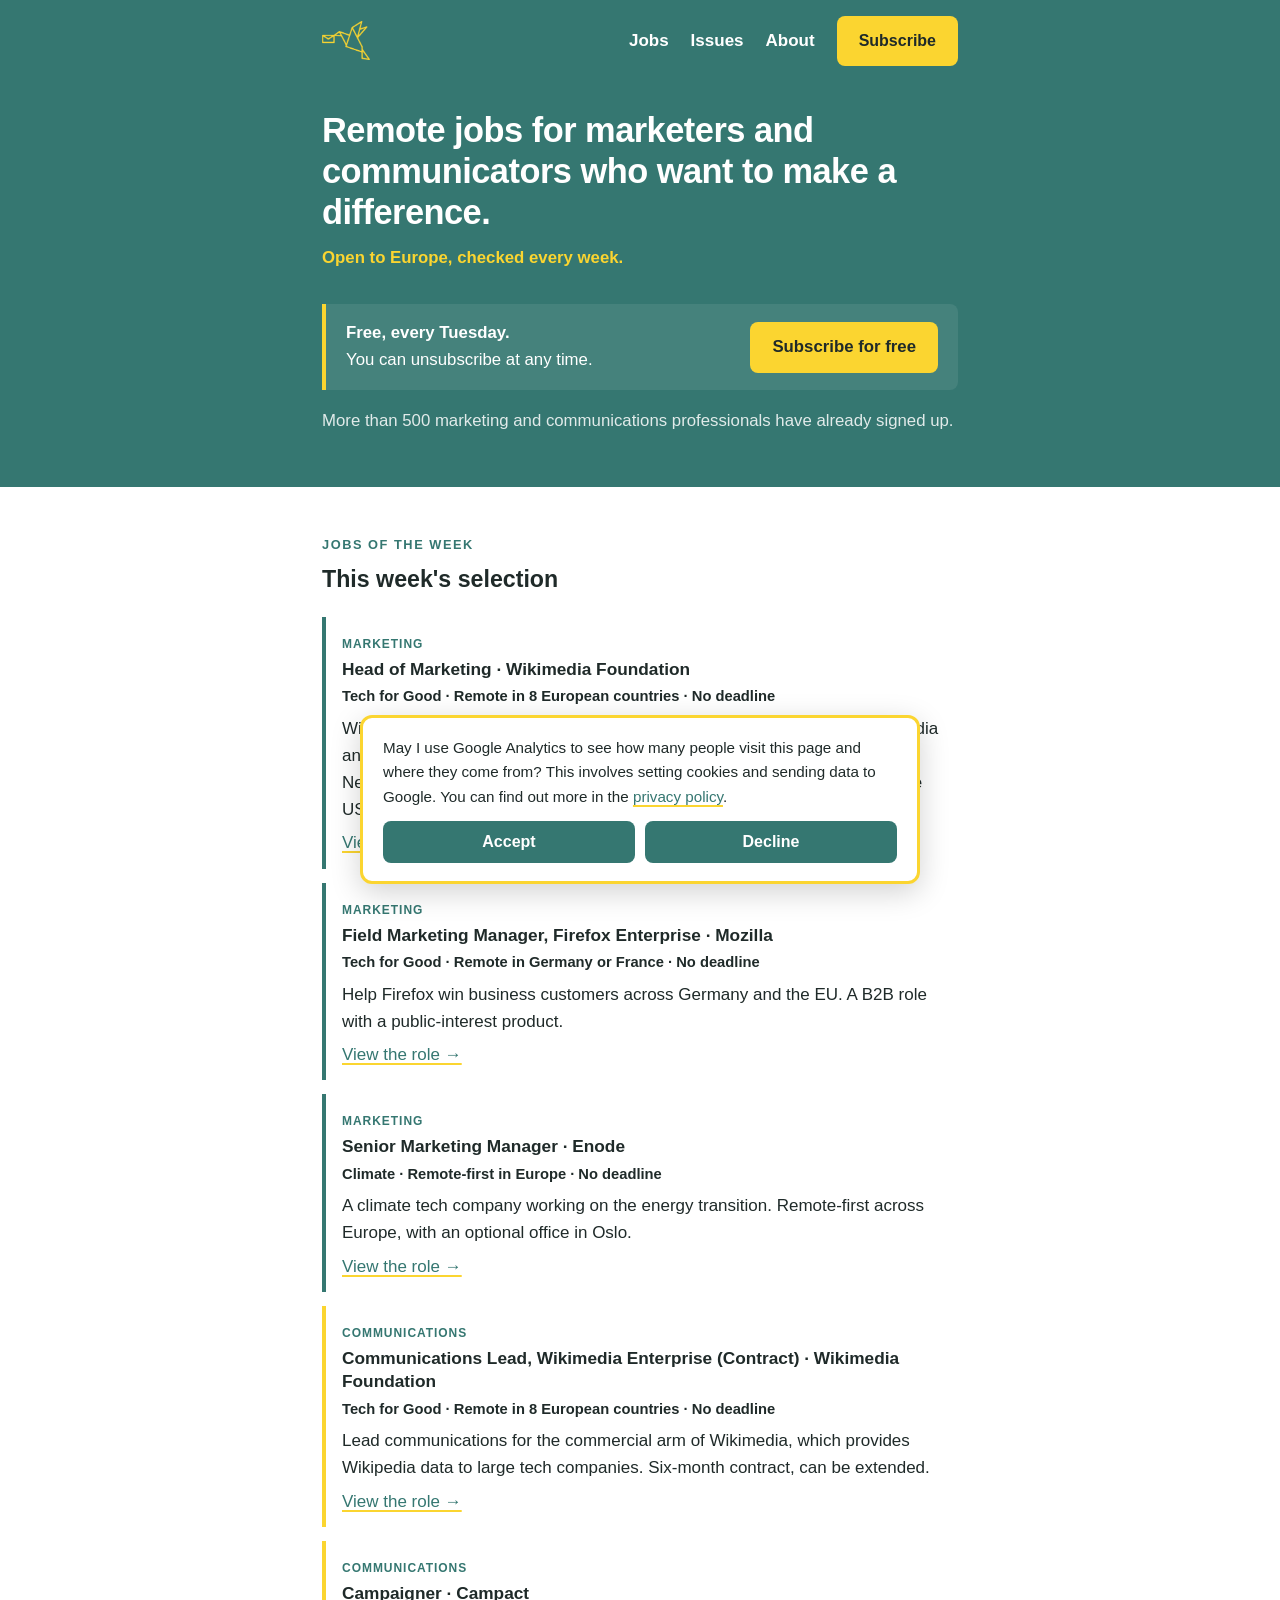
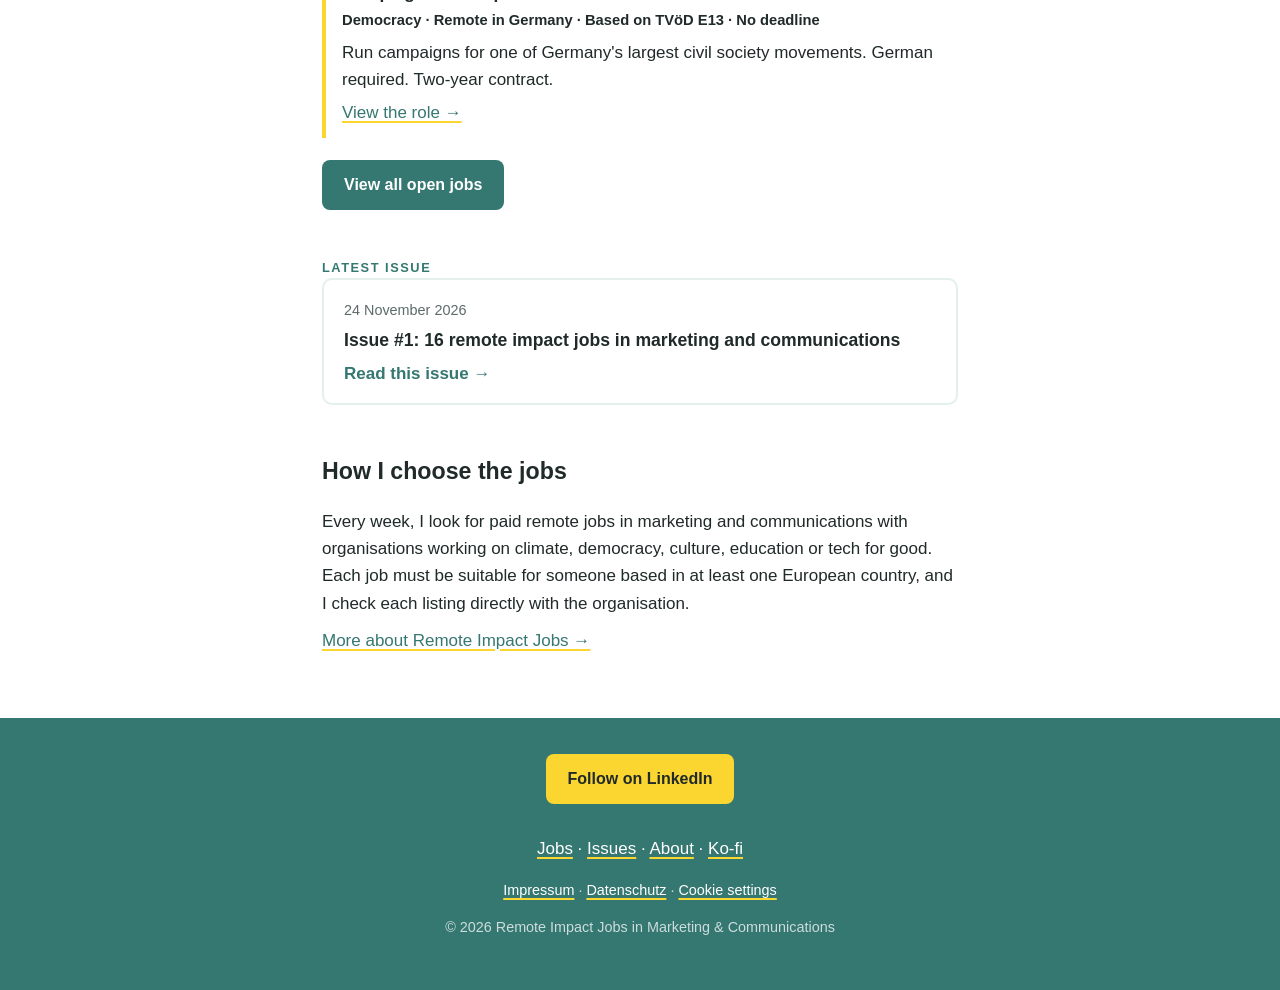
==== commit 2d49751f: "Add files via upload" ====
--- a/index.html
+++ b/index.html
@@ -9,14 +9,16 @@
 <meta property="og:title" content="Remote Impact Jobs in Marketing &amp; Communications">
 <meta property="og:description" content="Impact-driven communications and marketing roles you can do from anywhere in Europe. New picks every week.">
 <meta property="og:type" content="website">
-<meta property="og:image" content="https://remoteimpactjobs.eu/assets/favicon.png">
+<meta property="og:image" content="https://remoteimpactjobs.eu/assets/og-image.png">
+<meta property="og:image:width" content="1200">
+<meta property="og:image:height" content="630">
 <link rel="icon" type="image/png" href="/assets/favicon.png">
 <link rel="stylesheet" href="/style.css">
 <script src="/consent.js" defer></script>
 </head>
 <body data-page="home">
 <nav class="topnav"><div class="wrap nav-inner">
-  <a class="logo" href="/"><img src="/assets/logo-white.png" alt="Remote Impact Jobs in Marketing &amp; Communications" width="48"></a>
+  <a class="logo" href="/"><img src="/assets/logo-yellow.png" alt="Remote Impact Jobs in Marketing &amp; Communications" width="48"></a>
   <div class="links"><a href="/jobs">Jobs</a><a href="/issues">Issues</a><a href="/about">About</a><a class="btn btn-yellow btn-sm nav-cta" href="https://stephanies-newsletter-e9b995.beehiiv.com/subscribe" target="_blank" rel="noopener">Subscribe</a></div>
 </div></nav>
 <header class="hero">
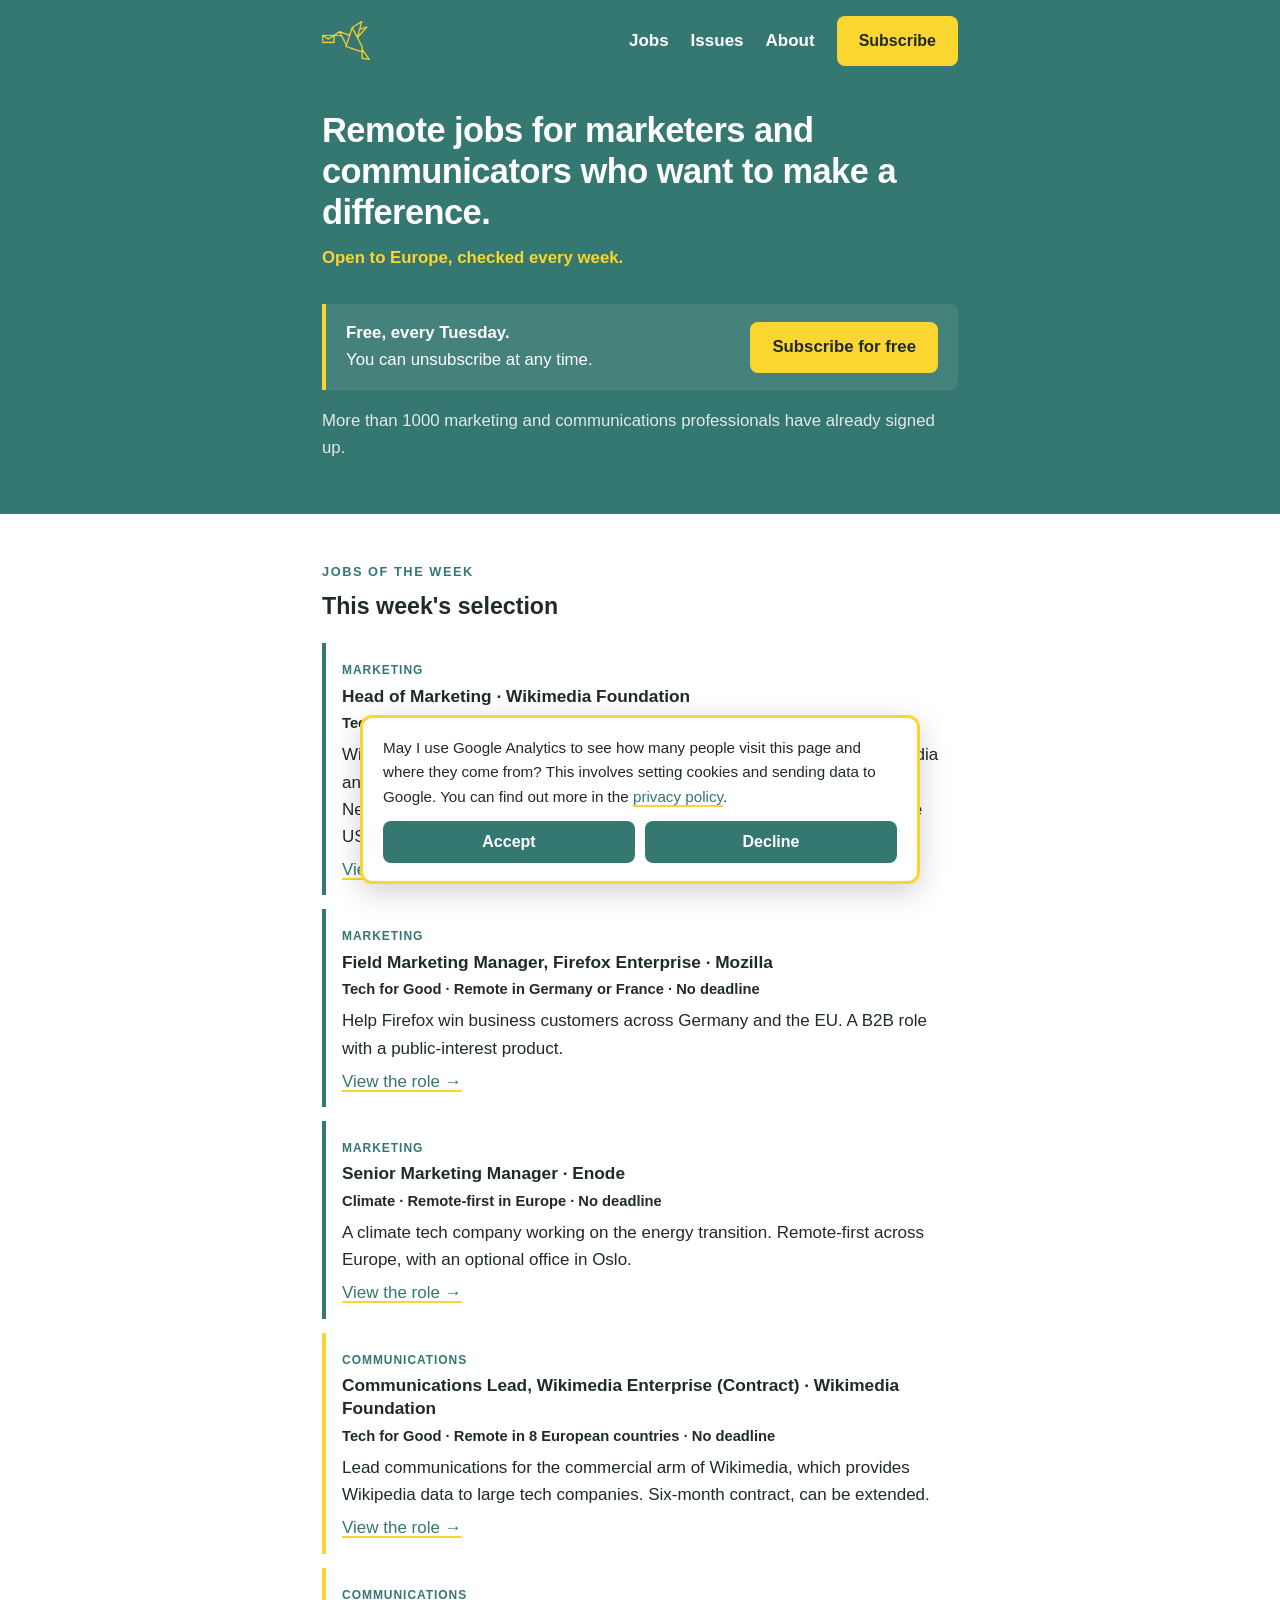
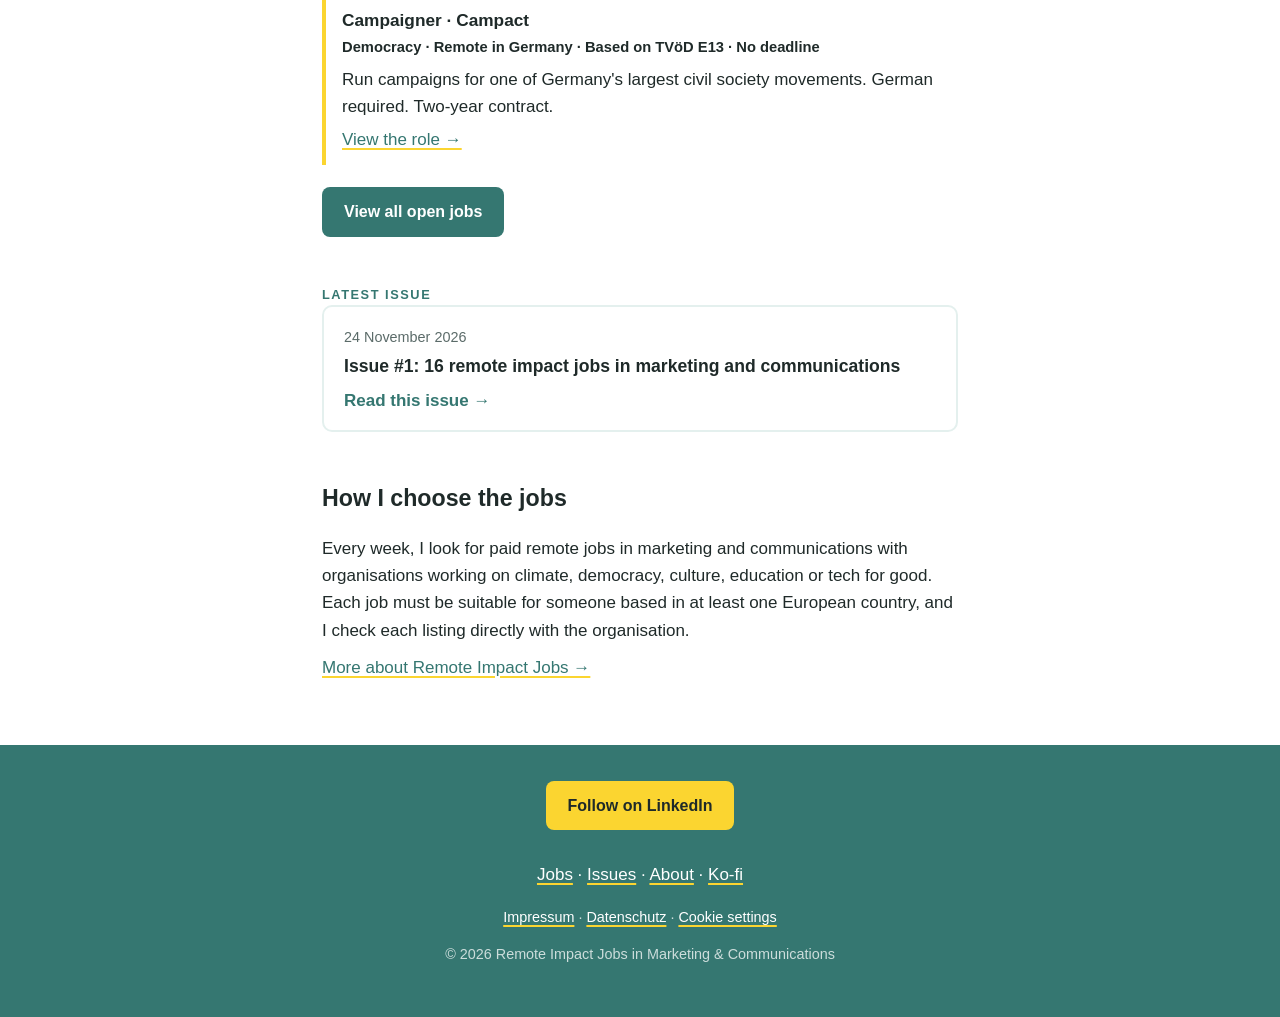
==== commit dea2515c: "Update index.html" ====
--- a/index.html
+++ b/index.html
@@ -32,7 +32,7 @@
       </div>
       <a class="btn btn-yellow" href="https://stephanies-newsletter-e9b995.beehiiv.com/subscribe" target="_blank" rel="noopener">Subscribe for free</a>
     </div>
-    <p class="proof">More than 500 marketing and communications professionals have already signed up.</p>
+    <p class="proof">More than 1000 marketing and communications professionals have already signed up.</p>
   </div>
 </header>
 <main class="wrap">
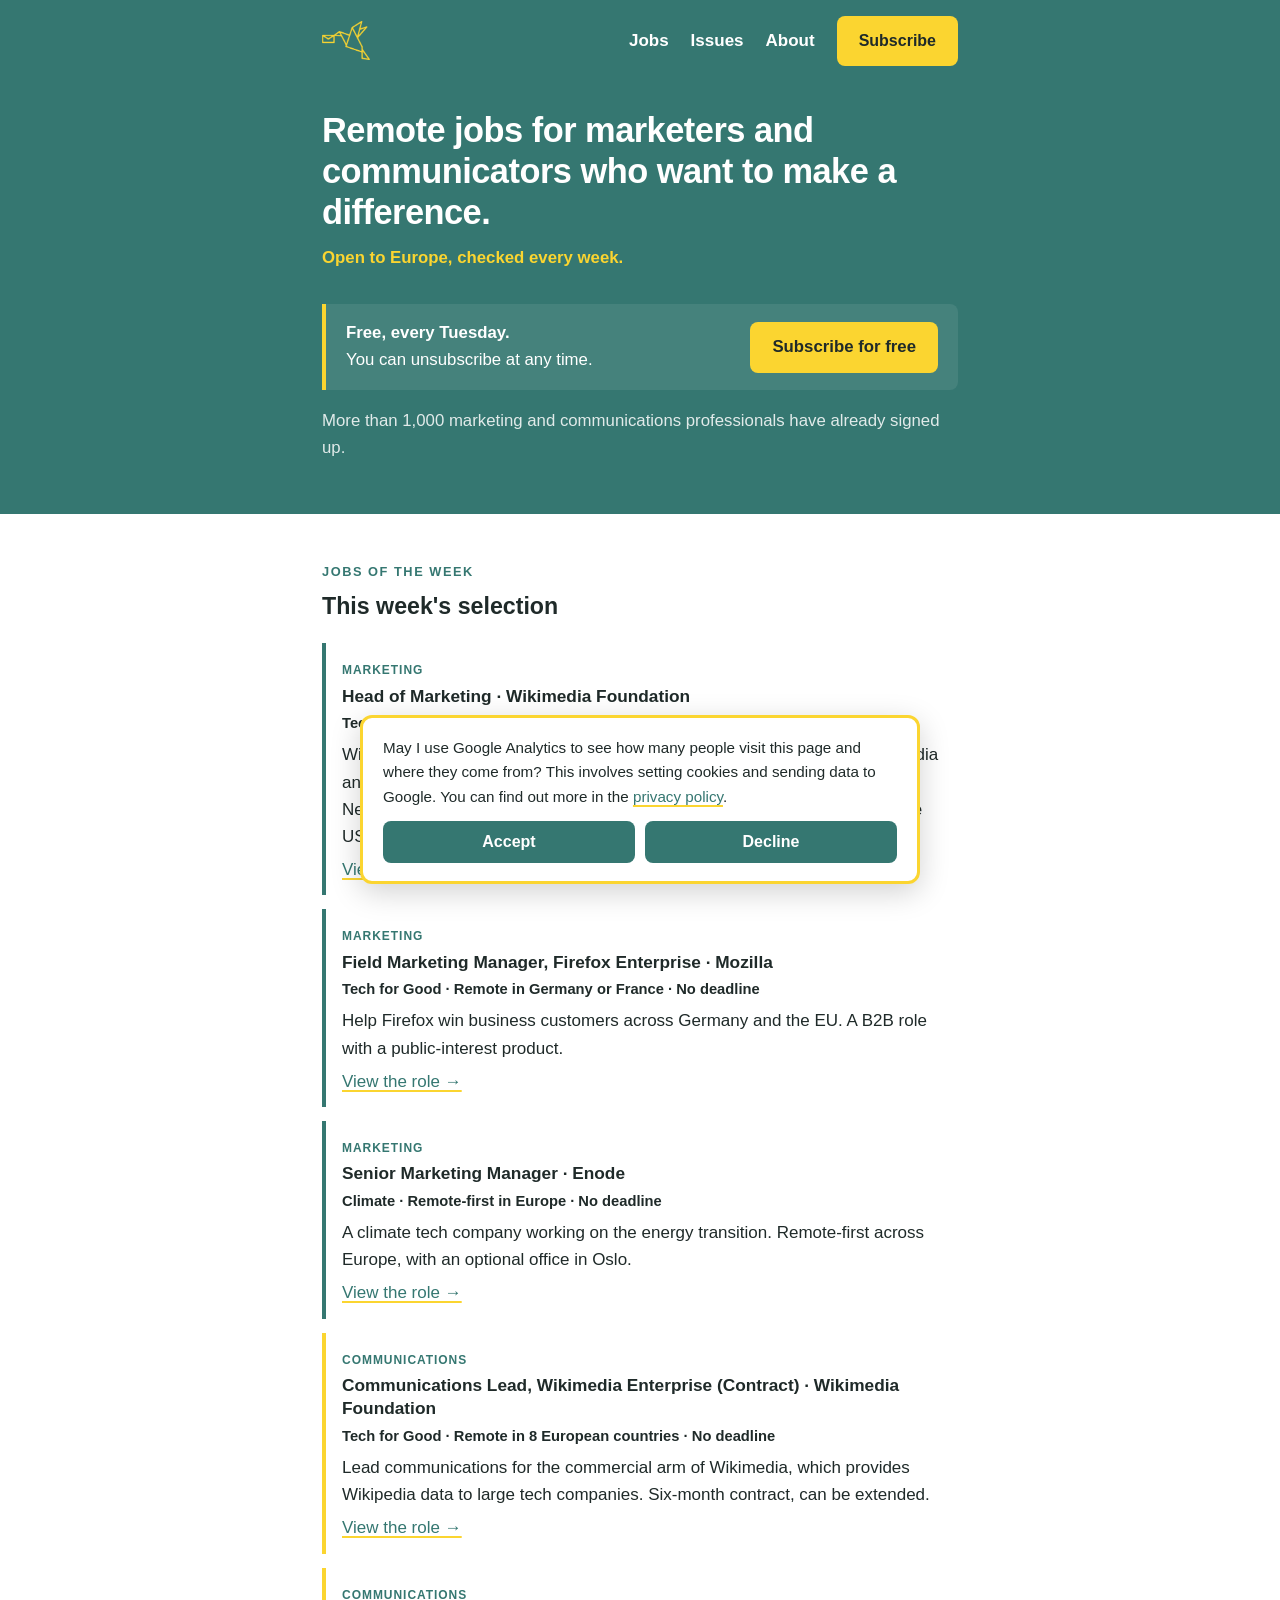
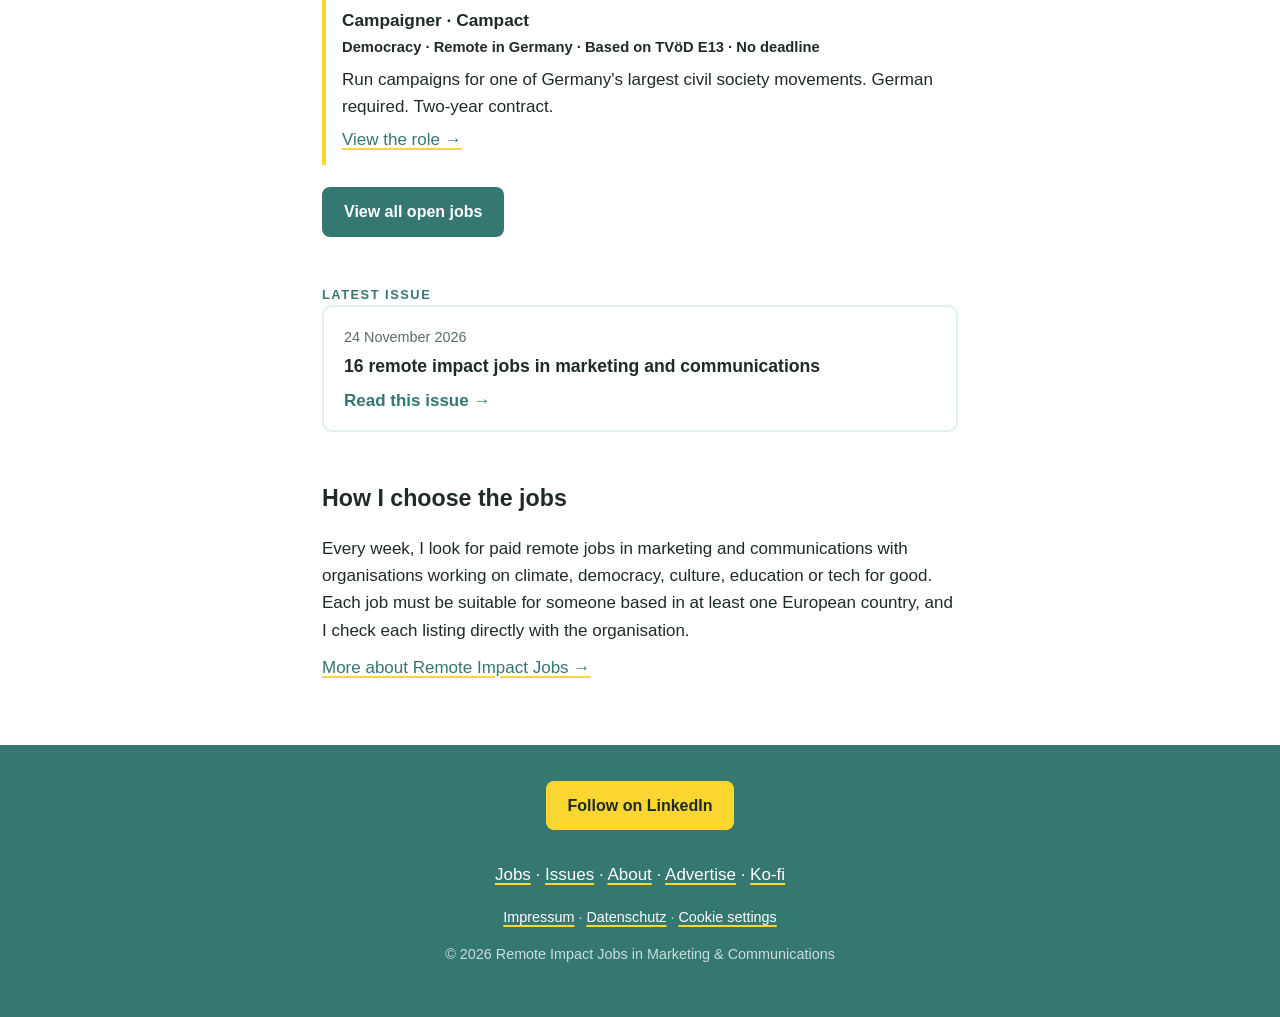
==== commit daf5e228: "Add files via upload" ====
--- a/index.html
+++ b/index.html
@@ -32,7 +32,7 @@
       </div>
       <a class="btn btn-yellow" href="https://stephanies-newsletter-e9b995.beehiiv.com/subscribe" target="_blank" rel="noopener">Subscribe for free</a>
     </div>
-    <p class="proof">More than 1000 marketing and communications professionals have already signed up.</p>
+    <p class="proof">More than 1,000 marketing and communications professionals have already signed up.</p>
   </div>
 </header>
 <main class="wrap">
@@ -55,7 +55,7 @@
 <footer class="footer">
   <div class="wrap">
     <a class="btn btn-yellow" href="https://www.linkedin.com/company/remote-impact-jobs-in-marketing-communications/" target="_blank" rel="noopener">Follow on LinkedIn</a>
-    <p><a href="/jobs">Jobs</a> · <a href="/issues">Issues</a> · <a href="/about">About</a> · <a href="https://ko-fi.com/remoteimpactjobs" target="_blank" rel="noopener">Ko-fi</a></p>
+    <p><a href="/jobs">Jobs</a> · <a href="/issues">Issues</a> · <a href="/about">About</a> · <a href="/advertise">Advertise</a> · <a href="https://ko-fi.com/remoteimpactjobs" target="_blank" rel="noopener">Ko-fi</a></p>
     <p class="small"><a href="/impressum">Impressum</a> · <a href="/datenschutz">Datenschutz</a> · <a href="#" onclick="openConsent(event)">Cookie settings</a></p>
     <p class="small">© 2026 Remote Impact Jobs in Marketing &amp; Communications</p>
   </div>
--- a/style.css
+++ b/style.css
@@ -164,3 +164,15 @@
   .filters select { min-width: 0; width: 100%; }
   .filters label { flex: 1 1 100%; }
 }
+
+/* Advertise */
+.stats { display: grid; grid-template-columns: repeat(4, 1fr); gap: 12px; margin: 32px 0 8px; }
+.stats div { background: var(--mint); border-radius: 12px; padding: 14px 10px; text-align: center; }
+.stats strong { display: block; font-size: 1.5rem; color: var(--teal); line-height: 1.2; }
+.stats span { font-size: .85rem; color: var(--muted); }
+.offer { border-left: 4px solid var(--yellow); padding: 12px 16px; margin-bottom: 14px; }
+.offer p { margin: 0 0 6px; }
+.offer .price { font-size: 1.4rem; font-weight: 700; color: var(--teal); }
+.offer .price span { font-size: .9rem; font-weight: 400; color: var(--muted); }
+@media (max-width: 560px) { .stats { grid-template-columns: repeat(2, 1fr); } }
+button.btn { border: 0; cursor: pointer; font-family: inherit; font-size: 1rem; }
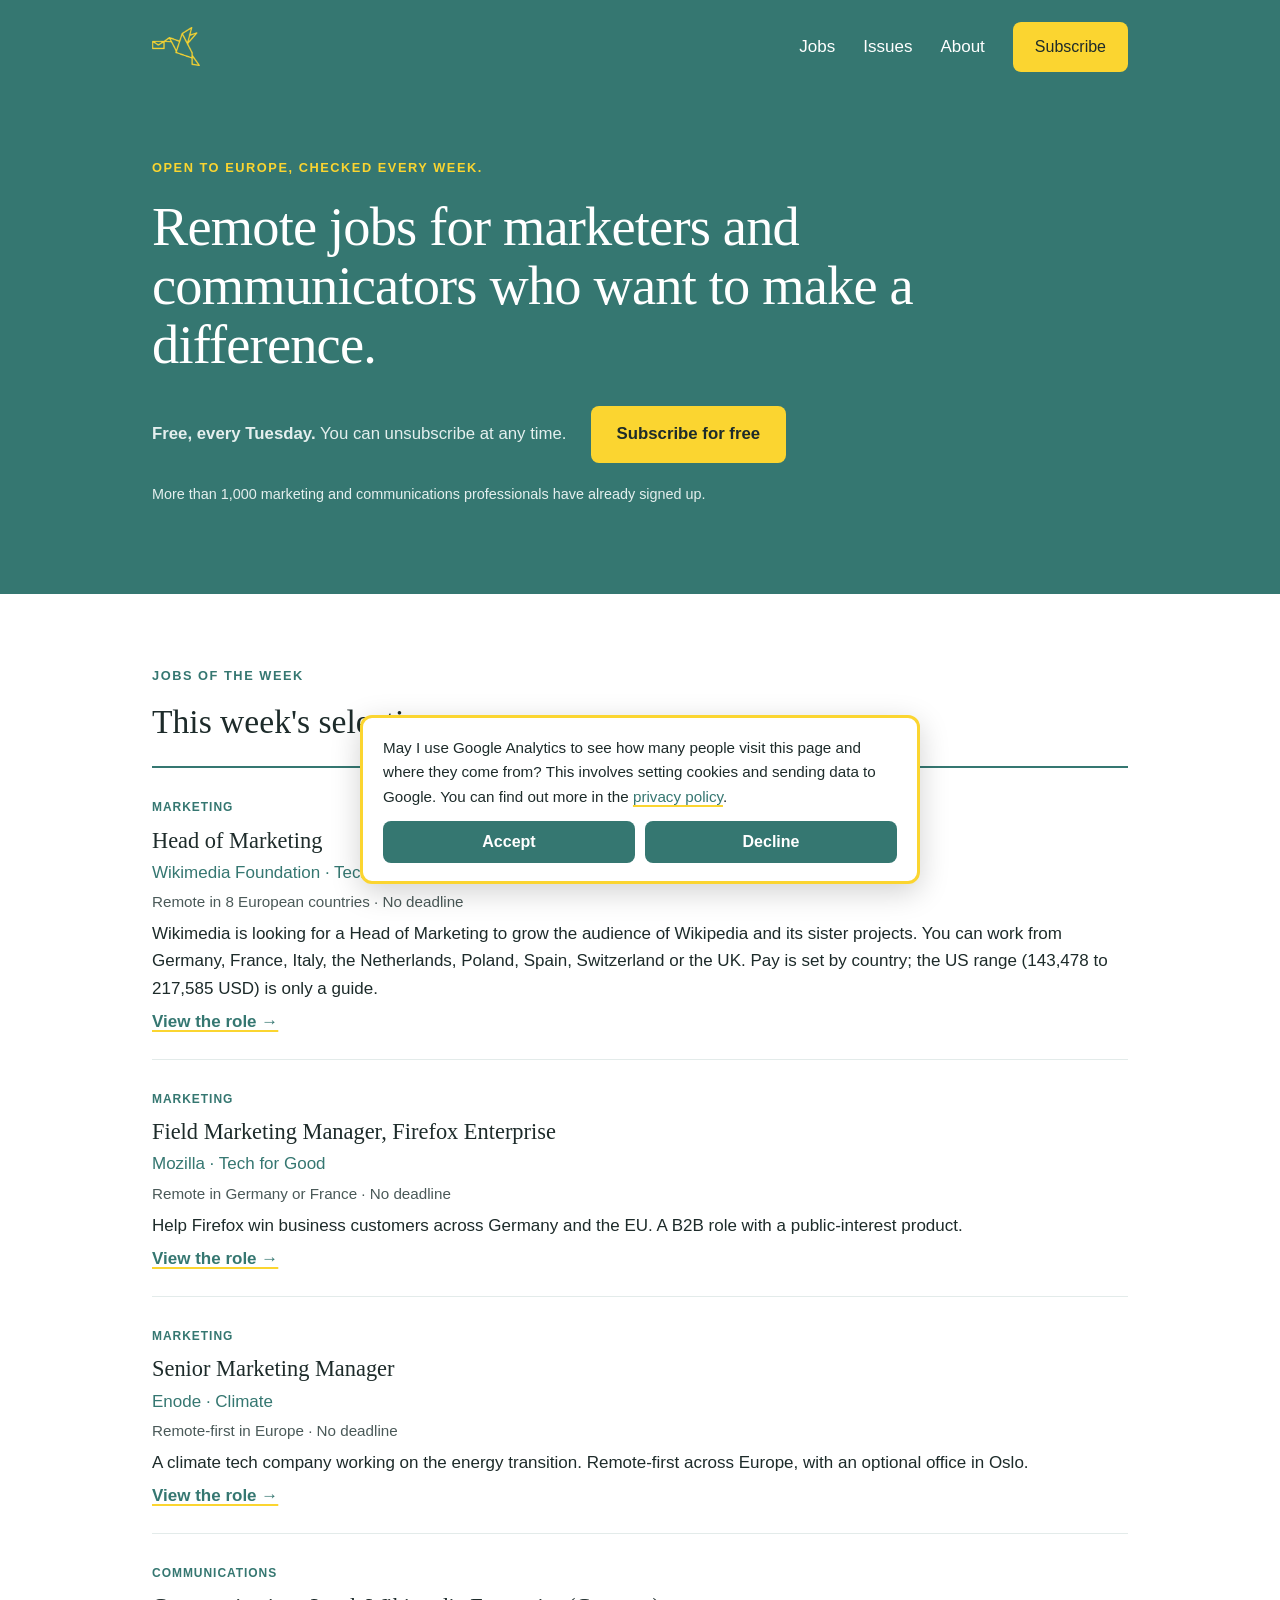
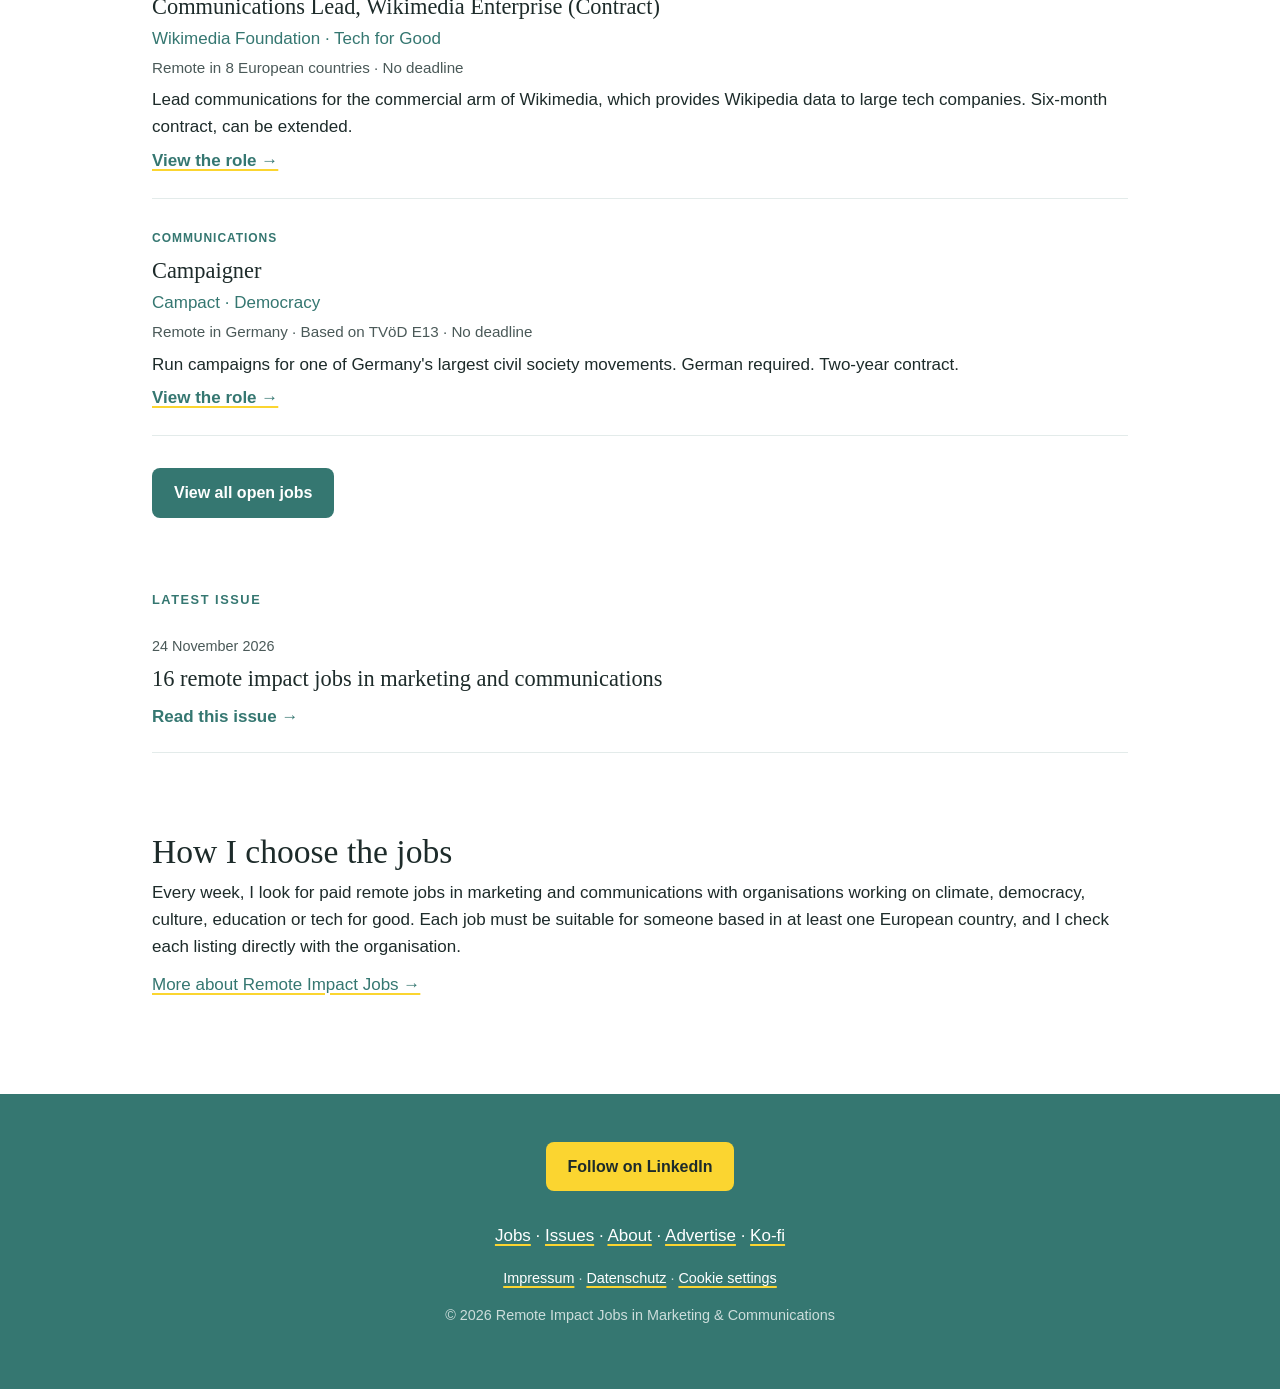
==== commit 365196b5: "Add files via upload" ====
--- a/index.html
+++ b/index.html
@@ -23,13 +23,10 @@
 </div></nav>
 <header class="hero">
   <div class="wrap">
+    <p class="claim">Open to Europe, checked every week.</p>
     <h1>Remote jobs for marketers and communicators who want to make a difference.</h1>
-    <p class="claim">Open to Europe, checked every week.</p>
     <div class="signup" id="signup">
-      <div>
-        <p><strong>Free, every Tuesday.</strong></p>
-        <p>You can unsubscribe at any time.</p>
-      </div>
+      <p><strong>Free, every Tuesday.</strong> You can unsubscribe at any time.</p>
       <a class="btn btn-yellow" href="https://stephanies-newsletter-e9b995.beehiiv.com/subscribe" target="_blank" rel="noopener">Subscribe for free</a>
     </div>
     <p class="proof">More than 1,000 marketing and communications professionals have already signed up.</p>
@@ -38,7 +35,7 @@
 <main class="wrap">
   <section>
     <p class="eyebrow">Jobs of the week</p>
-    <h2 class="section-title">This week's selection</h2>
+    <h2 class="section-title list-title">This week's selection</h2>
     <div id="top-jobs"></div>
     <a class="btn btn-teal" href="/jobs">View all open jobs</a>
   </section>
--- a/style.css
+++ b/style.css
@@ -176,3 +176,82 @@
 .offer .price span { font-size: .9rem; font-weight: 400; color: var(--muted); }
 @media (max-width: 560px) { .stats { grid-template-columns: repeat(2, 1fr); } }
 button.btn { border: 0; cursor: pointer; font-family: inherit; font-size: 1rem; }
+
+/* ===== Design update 27.11.2026: juniper header, editorial job list ===== */
+/* Fonts are self-hosted (no request to Google). Lora + Inter, SIL Open Font License. */
+@font-face { font-family: "Inter"; font-weight: 400; font-style: normal; font-display: swap; src: url("/assets/fonts/inter-latin-400-normal.woff2") format("woff2"); }
+@font-face { font-family: "Inter"; font-weight: 500; font-style: normal; font-display: swap; src: url("/assets/fonts/inter-latin-500-normal.woff2") format("woff2"); }
+@font-face { font-family: "Inter"; font-weight: 600; font-style: normal; font-display: swap; src: url("/assets/fonts/inter-latin-600-normal.woff2") format("woff2"); }
+@font-face { font-family: "Inter"; font-weight: 700; font-style: normal; font-display: swap; src: url("/assets/fonts/inter-latin-700-normal.woff2") format("woff2"); }
+@font-face { font-family: "Lora"; font-weight: 500; font-style: normal; font-display: swap; src: url("/assets/fonts/lora-latin-500-normal.woff2") format("woff2"); }
+@font-face { font-family: "Lora"; font-weight: 600; font-style: normal; font-display: swap; src: url("/assets/fonts/lora-latin-600-normal.woff2") format("woff2"); }
+
+:root { --ink: #1d2b2a; --muted: #4a5958; --line: #e3ebea; --serif: "Lora", Georgia, serif; }
+body { font-family: "Inter", -apple-system, BlinkMacSystemFont, "Segoe UI", Roboto, Arial, sans-serif; }
+h1, h2, h3, .section-title, .issue-title { font-family: var(--serif); font-weight: 500; letter-spacing: 0; }
+
+/* One width for header and content; reading pages keep a comfortable line length */
+.wrap { max-width: 1040px; padding-left: 32px; padding-right: 32px; }
+body:not([data-page="home"]) main.wrap > *,
+body:not([data-page="home"]) .page-head .wrap > * { max-width: 720px; }
+
+/* Navigation */
+.nav-inner { padding-top: 22px; padding-bottom: 22px; }
+.links { gap: 28px; }
+.links a { font-weight: 500; }
+
+/* Hero: single column, left-aligned */
+.hero { padding: 64px 0 88px; }
+.hero .claim { font-size: .8rem; font-weight: 600; letter-spacing: .12em; text-transform: uppercase; color: var(--yellow); margin: 0 0 20px; }
+.hero h1 { font-size: 3.4rem; line-height: 1.08; max-width: 820px; margin: 0 0 32px; }
+.signup { display: flex; flex-wrap: wrap; align-items: center; justify-content: flex-start; gap: 16px 24px; border: 0; background: none; padding: 0; border-radius: 0; }
+.signup p { color: #e4efee; max-width: 420px; }
+.signup .btn { padding: 15px 26px; }
+.proof { font-size: .9rem; color: #e4efee; opacity: 1; margin-top: 20px; }
+
+/* Inner page headers match the hero */
+.page-head { padding: 40px 0 56px; }
+.page-head h1 { font-size: 2.6rem; line-height: 1.12; }
+
+/* Section labels and list heading */
+main.wrap { padding-top: 72px; }
+.eyebrow { font-size: .8rem; font-weight: 600; }
+.section-title { font-size: 2.1rem; margin: 8px 0 0; }
+.list-title { padding-bottom: 18px; border-bottom: 2px solid var(--teal); }
+.block { margin-top: 72px; }
+
+/* Jobs as a quiet list with dividers */
+.job, .job.cm { border: 0; border-bottom: 1px solid var(--line); padding: 24px 0; margin: 0; }
+.job h3, .issue h3 { font-family: var(--serif); font-weight: 500; font-size: 1.4rem; line-height: 1.3; margin: 0 0 4px; }
+.job .org, .jotw .org { color: var(--teal); font-weight: 500; margin: 0 0 4px; }
+.job .meta, .issue .meta { font-weight: 400; font-size: .95rem; color: var(--muted); }
+.job .tag { margin-bottom: 8px; }
+.job a { font-weight: 600; }
+#top-jobs { margin-bottom: 32px; }
+
+/* Job of the week: white card with a yellow top rule */
+.jotw { background: #fff; border: 1px solid var(--line); border-top: 4px solid var(--yellow); border-radius: 8px; padding: 24px; }
+.jotw .eyebrow { margin-bottom: 8px; }
+.jotw h3 { font-size: 1.6rem; }
+
+/* Issue pages */
+.issue h2 { font-family: var(--serif); font-size: 1.7rem; line-height: 1.25; color: var(--ink); padding-bottom: 12px; border-bottom: 2px solid var(--teal); margin: 48px 0 0; }
+.issue-link { border: 0; border-bottom: 1px solid var(--line); border-radius: 0; padding: 22px 0; margin: 0; }
+.issue-link strong { font-family: var(--serif); font-weight: 500; font-size: 1.4rem; }
+.issue-link:hover strong { color: var(--teal); }
+
+/* Support box keeps its own look */
+.nectar h2 { border-bottom: 0; padding-bottom: 0; margin-top: 10px; }
+
+/* Footer */
+.footer { padding: 48px 0; margin-top: 72px; }
+
+@media (max-width: 620px) {
+  .wrap { padding-left: 20px; padding-right: 20px; }
+  .hero { padding: 40px 0 56px; }
+  .signup { flex-direction: column; align-items: flex-start; }
+  .hero h1 { font-size: 2.2rem; }
+  .page-head h1 { font-size: 1.9rem; }
+  .section-title { font-size: 1.7rem; }
+  .job h3, .issue h3 { font-size: 1.25rem; }
+}
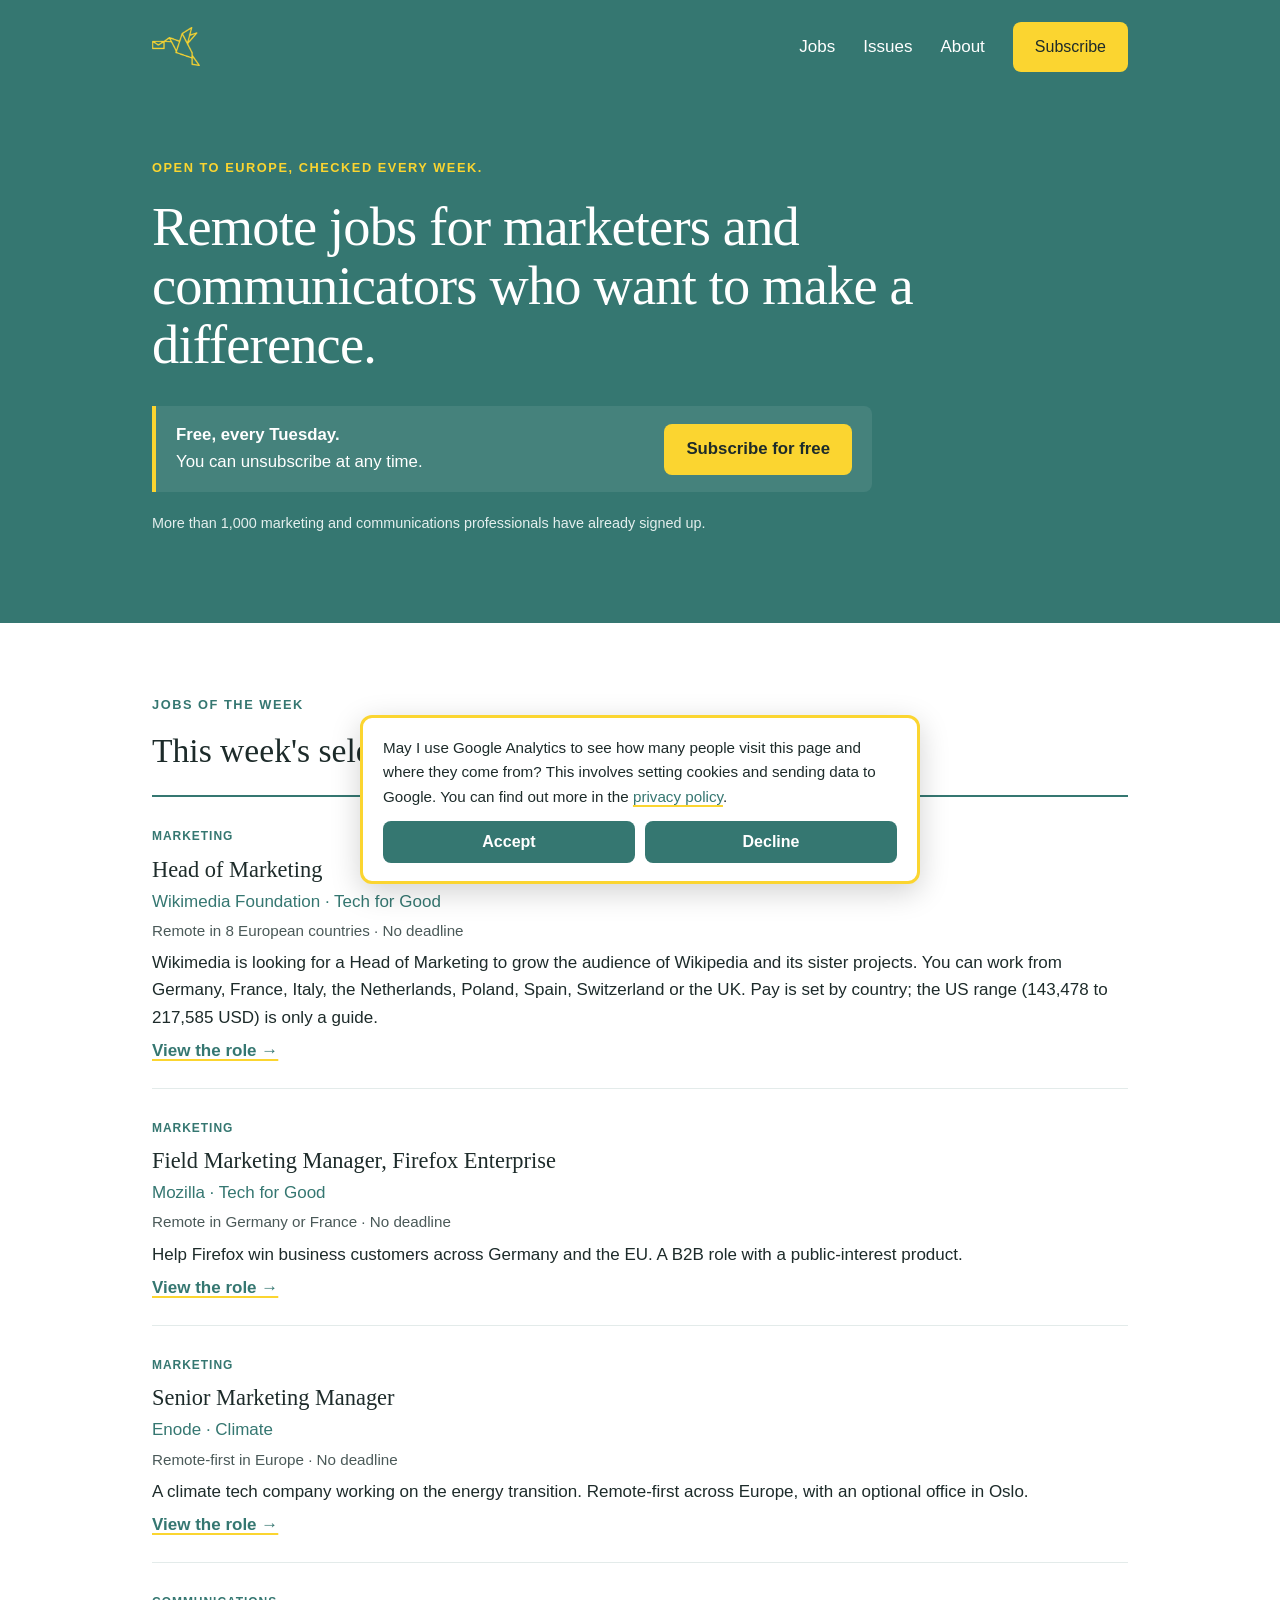
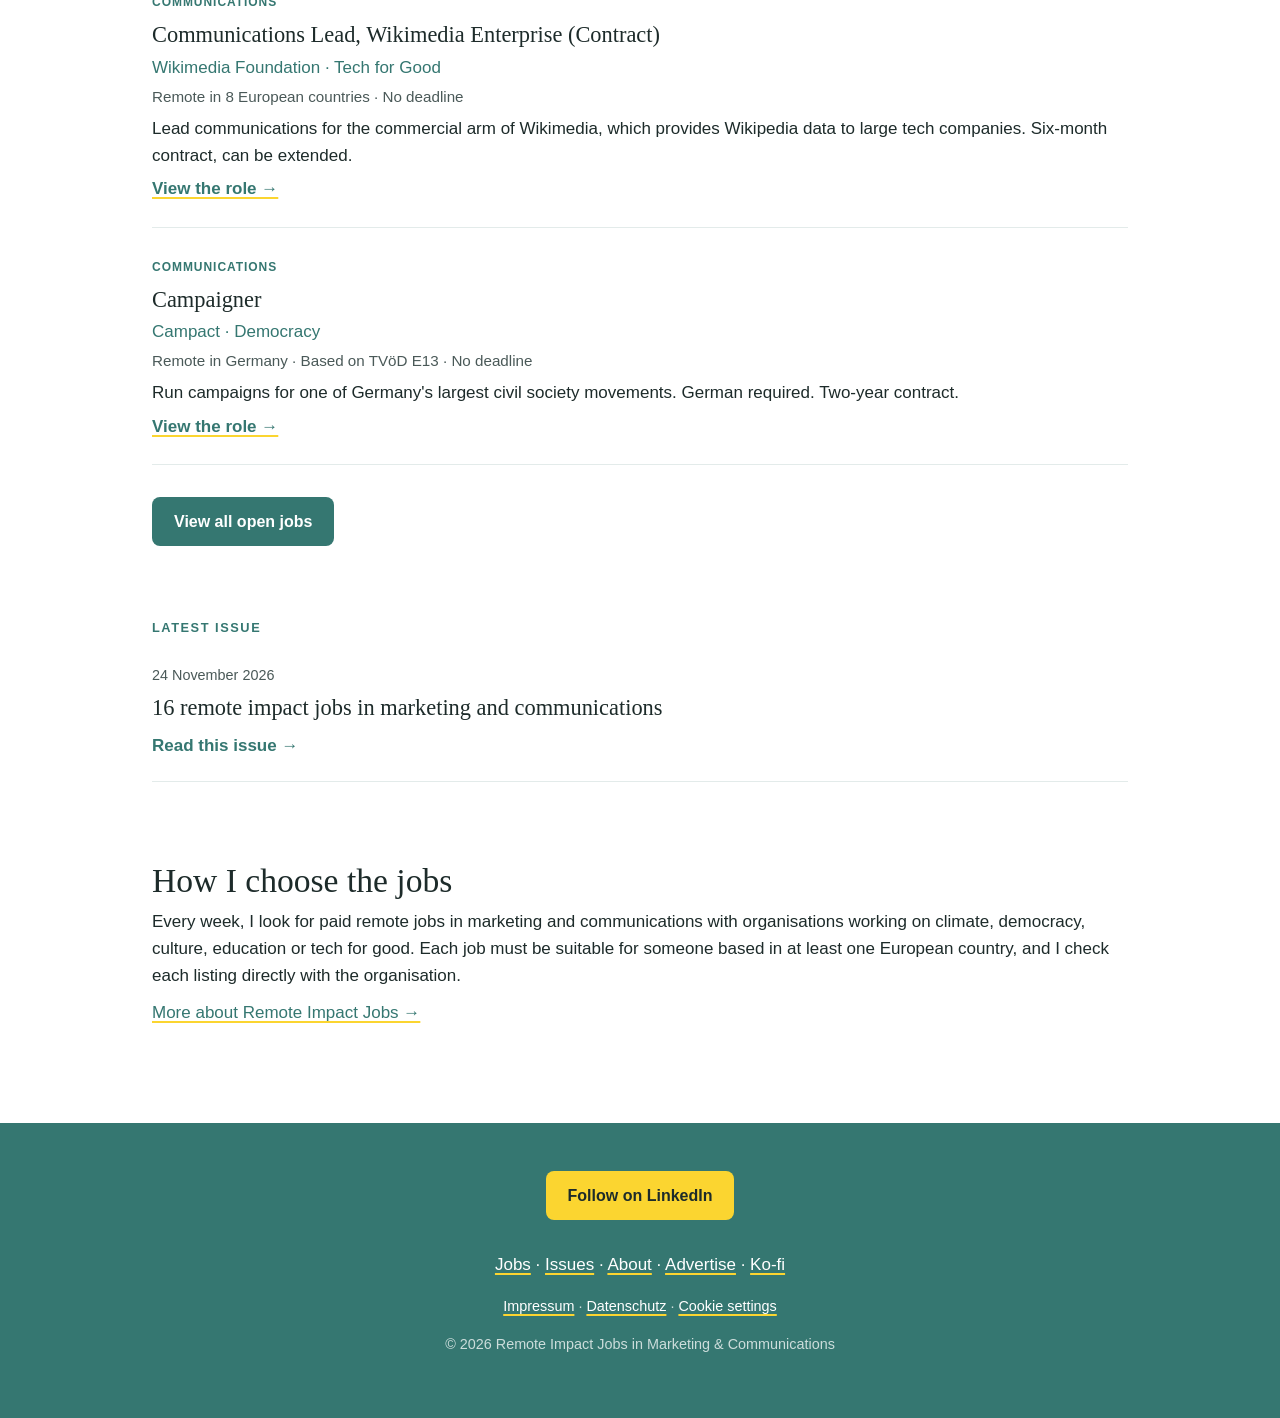
==== commit 4c8560fe: "Add files via upload" ====
--- a/index.html
+++ b/index.html
@@ -26,7 +26,10 @@
     <p class="claim">Open to Europe, checked every week.</p>
     <h1>Remote jobs for marketers and communicators who want to make a difference.</h1>
     <div class="signup" id="signup">
-      <p><strong>Free, every Tuesday.</strong> You can unsubscribe at any time.</p>
+      <div>
+        <p><strong>Free, every Tuesday.</strong></p>
+        <p>You can unsubscribe at any time.</p>
+      </div>
       <a class="btn btn-yellow" href="https://stephanies-newsletter-e9b995.beehiiv.com/subscribe" target="_blank" rel="noopener">Subscribe for free</a>
     </div>
     <p class="proof">More than 1,000 marketing and communications professionals have already signed up.</p>
--- a/style.css
+++ b/style.css
@@ -108,7 +108,6 @@
 @media (max-width: 520px) {
   body { font-size: 16px; }
   .hero { padding: 22px 0 40px; }
-  .signup { flex-direction: column; align-items: flex-start; }
   .issue-title { font-size: 1.4rem; }
 }
 
@@ -204,9 +203,7 @@
 .hero { padding: 64px 0 88px; }
 .hero .claim { font-size: .8rem; font-weight: 600; letter-spacing: .12em; text-transform: uppercase; color: var(--yellow); margin: 0 0 20px; }
 .hero h1 { font-size: 3.4rem; line-height: 1.08; max-width: 820px; margin: 0 0 32px; }
-.signup { display: flex; flex-wrap: wrap; align-items: center; justify-content: flex-start; gap: 16px 24px; border: 0; background: none; padding: 0; border-radius: 0; }
-.signup p { color: #e4efee; max-width: 420px; }
-.signup .btn { padding: 15px 26px; }
+.signup { max-width: 720px; }
 .proof { font-size: .9rem; color: #e4efee; opacity: 1; margin-top: 20px; }
 
 /* Inner page headers match the hero */
